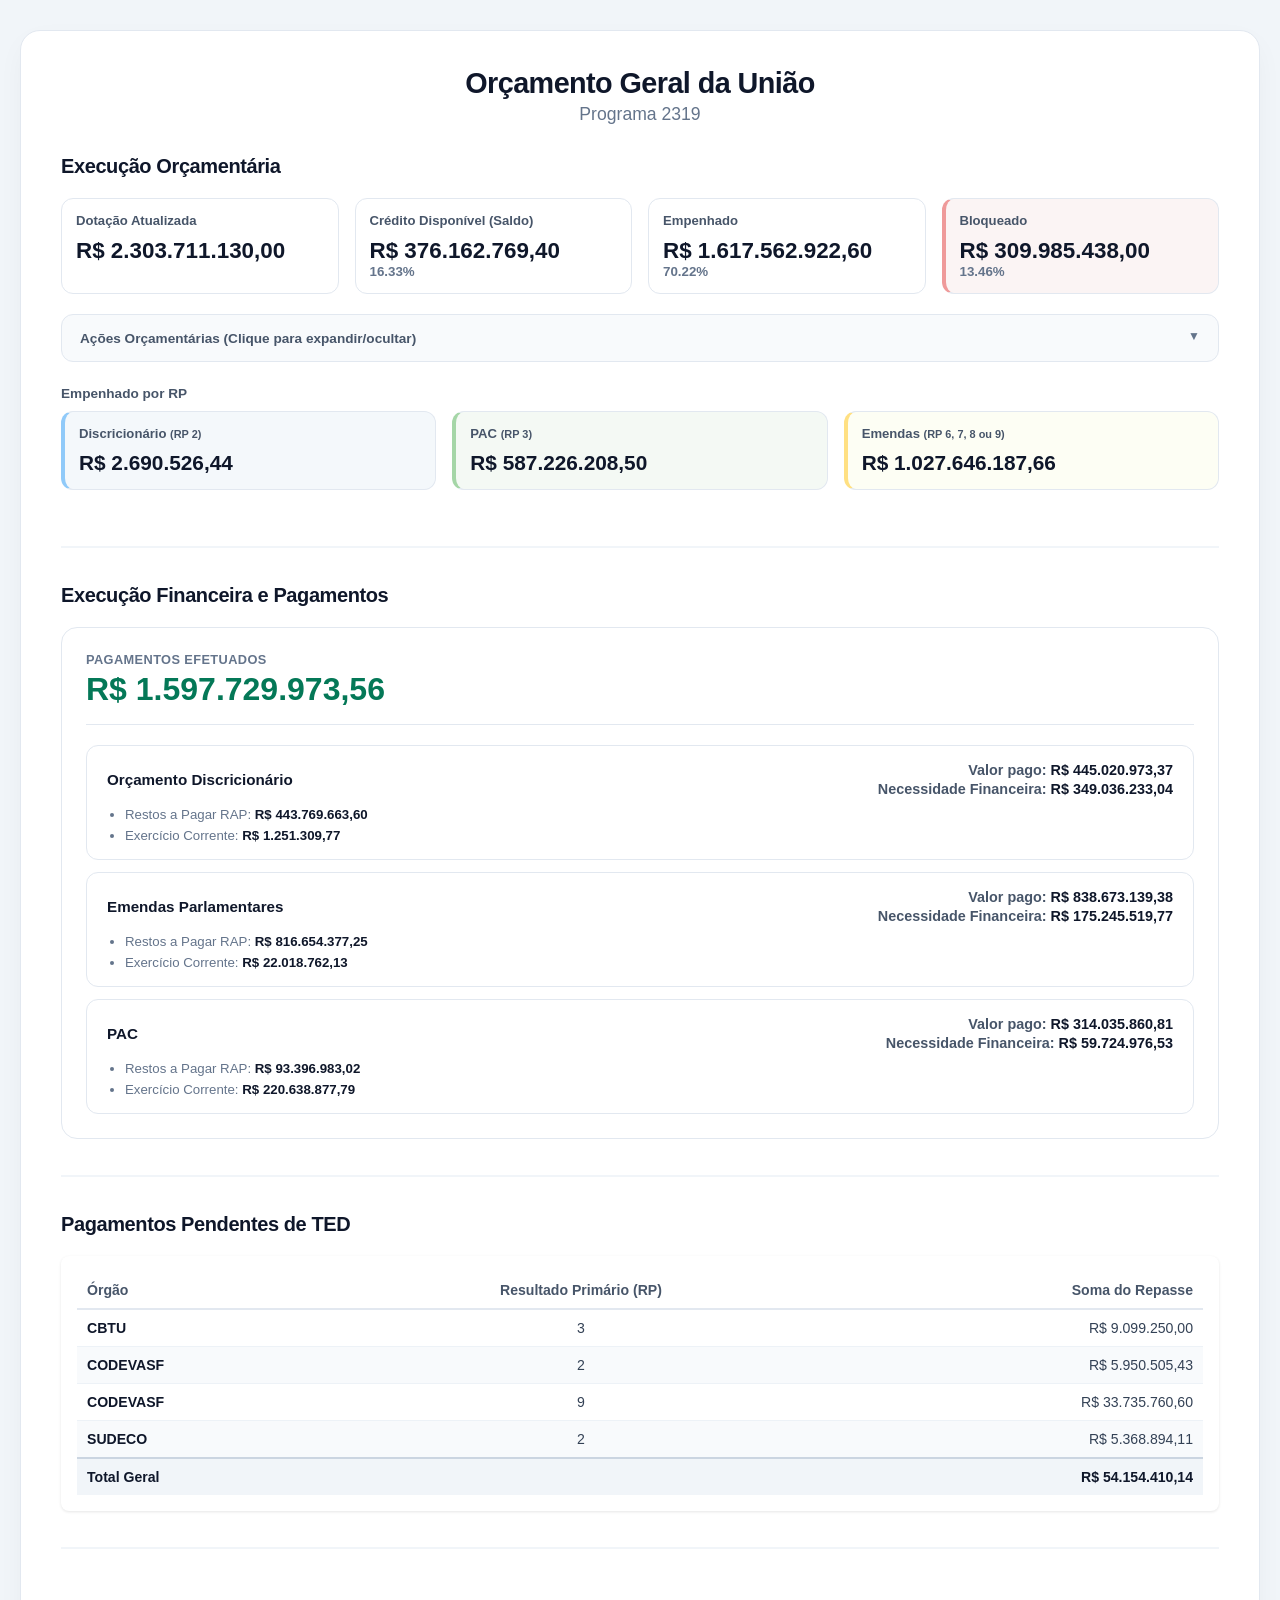
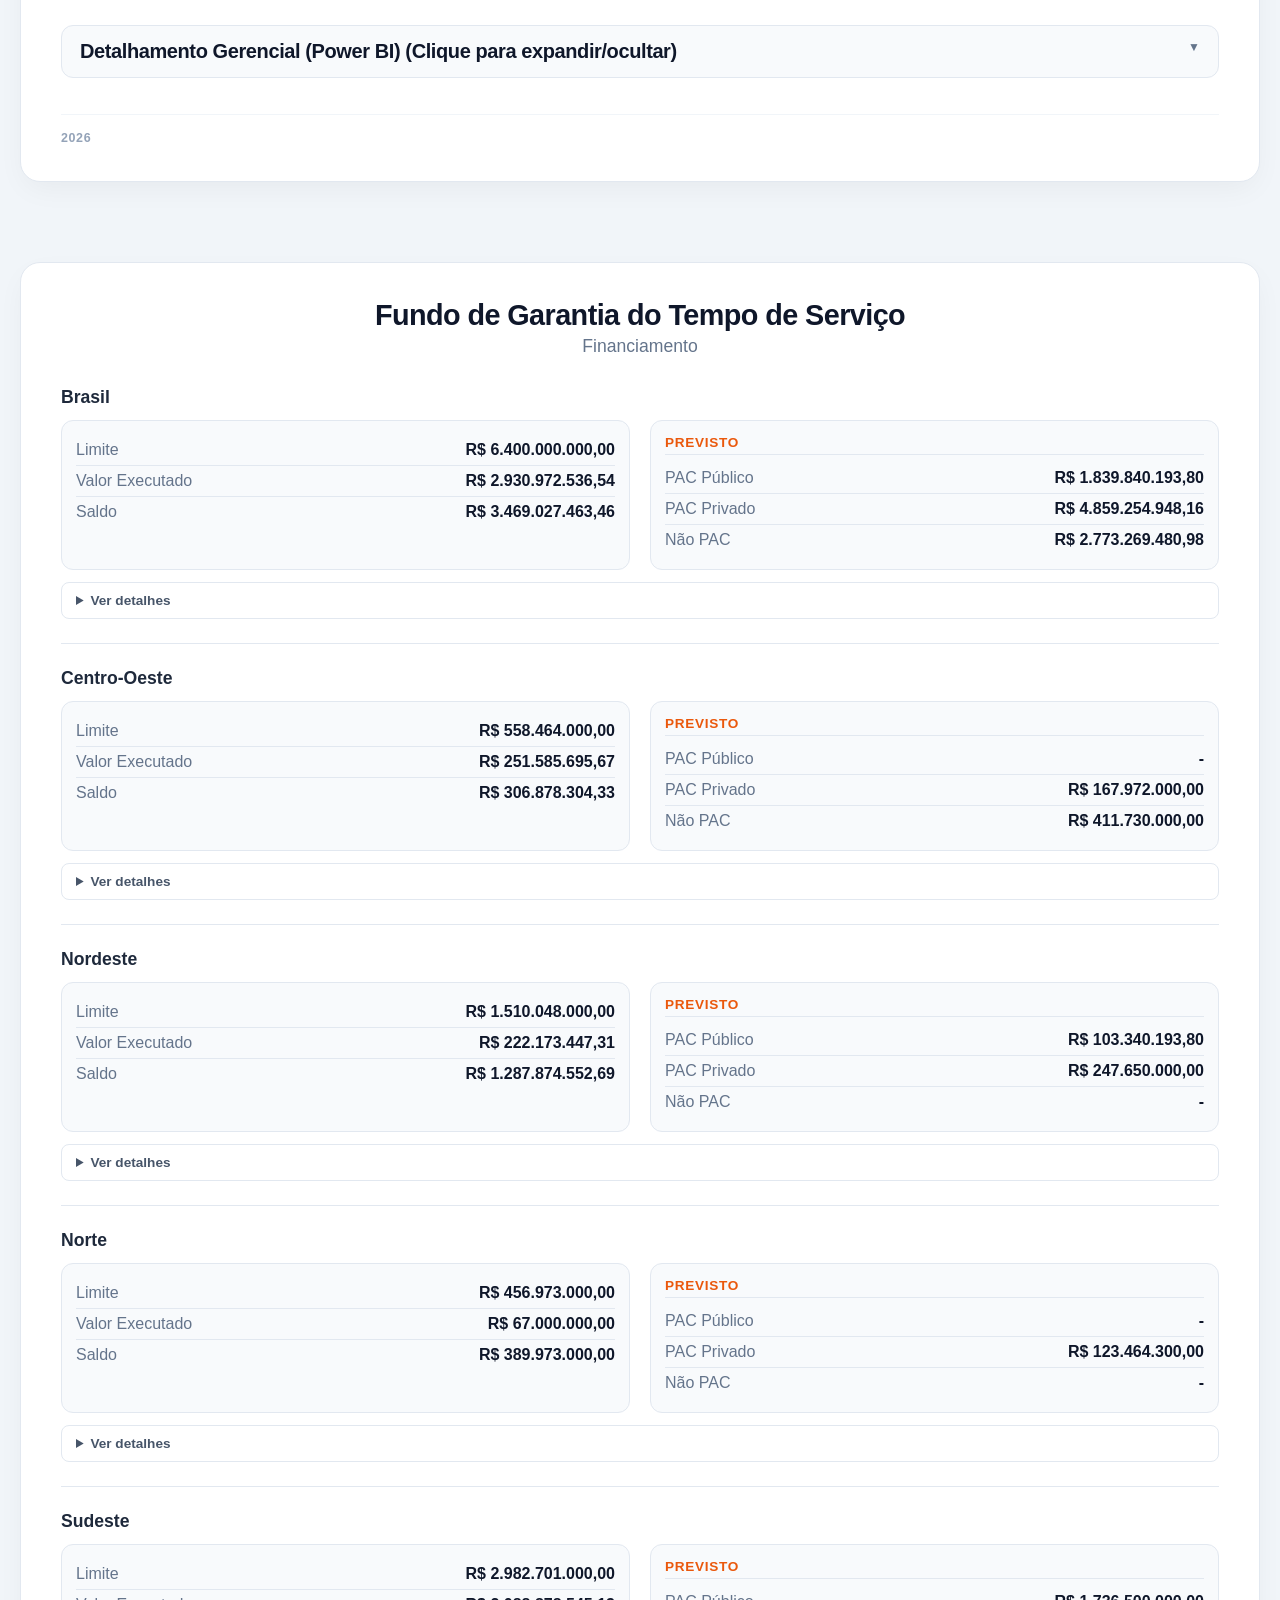
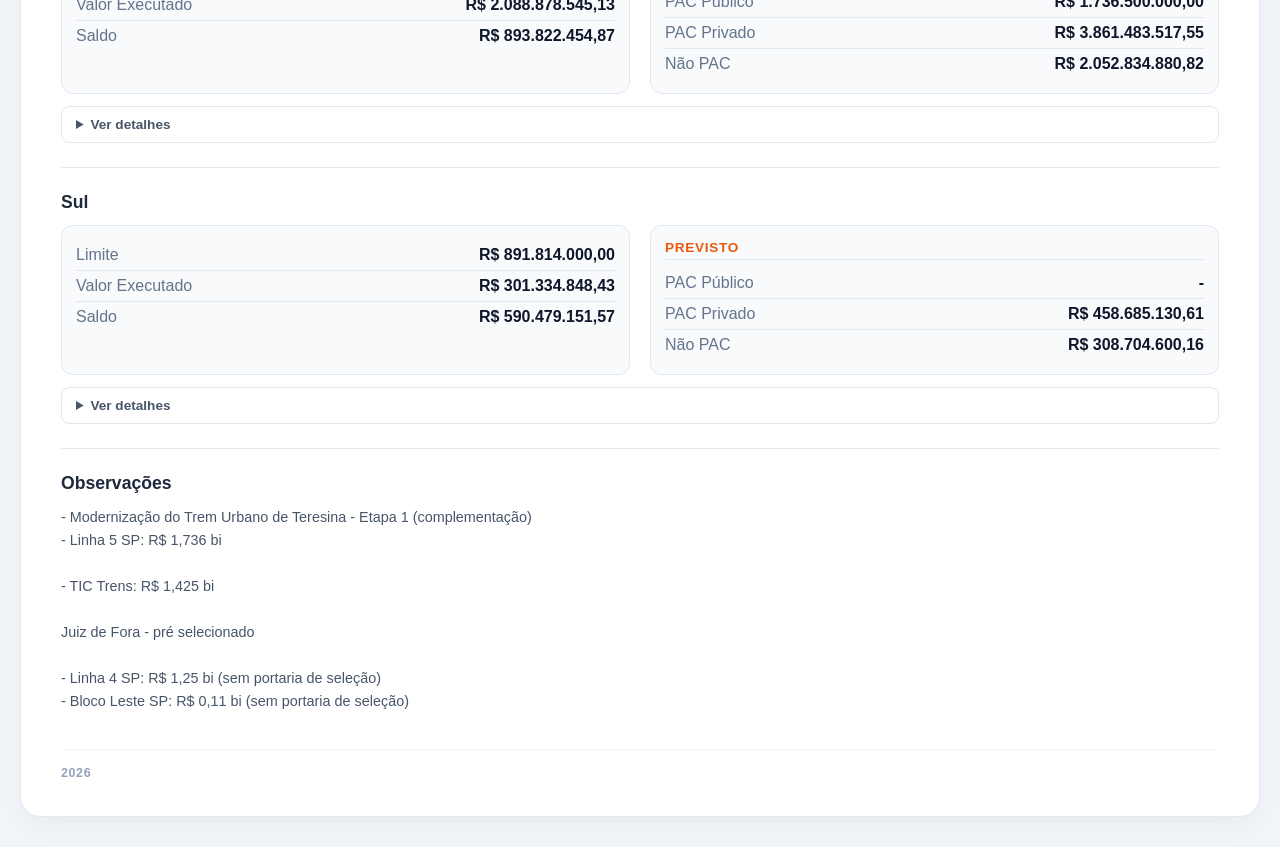
==== index_novo.html @ 26fc529d "Add files via upload" ====
<!DOCTYPE html>
<html lang="pt-BR">
<head>
  <meta charset="UTF-8">
  <meta name="viewport" content="width=device-width, initial-scale=1.0">
  <title>Orçamento Geral da União - Programa 2319</title>
  <link rel="stylesheet" href="style.css">
</head>
<body>
  <div class="presentation-wrapper">
    
    <!-- DASHBOARD ÚNICO -->
    <div class="slide-card">
      
      <!-- Cabeçalho Principal Centralizado -->
      <header class="dashboard-header">
        <h1>Orçamento Geral da União</h1>
        <h3>Programa 2319</h3>
      </header>

      <!-- SEÇÃO 1: EXECUÇÃO ORÇAMENTÁRIA -->
      <section class="dashboard-section">
        <h2 class="section-title-padrao">Execução Orçamentária</h2>
        
        <!-- Cards Gerais de Resumo -->
        <div class="cards-row" style="grid-template-columns: repeat(4, 1fr);">
          <div class="info-card">
            <h4>Dotação Atualizada</h4>
            <strong id="limite-total" style="font-size: 1.4rem; color: #0f172a;">R$ 0,00</strong>
          </div>
          <div class="info-card">
            <h4>Crédito Disponível (Saldo)</h4>
            <strong id="val-saldo" style="font-size: 1.4rem; color: #0f172a;">R$ 0,00</strong>
            <small id="pct-saldo" style="display:block; color: #64748b; font-weight: 600;">0%</small>
          </div>
          <div class="info-card">
            <h4>Empenhado</h4>
            <strong id="val-empenhado" style="font-size: 1.4rem; color: #0f172a;">R$ 0,00</strong>
            <small id="pct-empenhado" style="display:block; color: #64748b; font-weight: 600;">0%</small>
          </div>
          <div class="info-card card-bloqueado">
            <h4>Bloqueado</h4>
            <strong id="val-bloqueado" style="font-size: 1.4rem; color: #0f172a;">R$ 0,00</strong>
            <small id="pct-bloqueado" style="display:block; color: #64748b; font-weight: 600;">0%</small>
          </div>
        </div>

        <!-- Quadro de Ações Orçamentárias em Menu Suspenso (Accordion) -->
        <div style="margin-bottom: 24px;">
          <details class="actions-dropdown-container">
            <summary class="actions-dropdown-summary">
              <h3 class="actions-title" style="display:inline; margin:0;">Ações Orçamentárias (Clique para expandir/ocultar)</h3>
            </summary>
            <div class="actions-dropdown-content" id="tabela-acoes-container">
              <!-- A tabela detalhada será injetada aqui -->
            </div>
          </details>
        </div>

        <!-- Valores Separados por Tipo -->
        <h3 class="actions-title">Empenhado por RP</h3>
        <div class="cards-row" style="grid-template-columns: repeat(3, 1fr);">
          <div class="info-card card-discricionario">
            <h4>Discricionário <small>(RP 2)</small></h4>
            <strong id="eof-discricionario" style="font-size: 1.3rem; color: #0f172a;">R$ 0,00</strong>
          </div>
          <div class="info-card card-pac">
            <h4>PAC <small>(RP 3)</small></h4>
            <strong id="eof-pac" style="font-size: 1.3rem; color: #0f172a;">R$ 0,00</strong>
          </div>
          <div class="info-card card-emendas">
            <h4>Emendas <small>(RP 6, 7, 8 ou 9)</small></h4>
            <strong id="eof-emendas" style="font-size: 1.3rem; color: #0f172a;">R$ 0,00</strong>
          </div>
        </div>
      </section>

      <div class="divider-section"></div>

      <!-- SEÇÃO 2: EXECUÇÃO FINANCEIRA E PAGAMENTOS -->
      <section class="dashboard-section">
        <h2 class="section-title-padrao">Execução Financeira e Pagamentos</h2>

        <div class="flow-card-main">
          <div class="flow-header-main">
            <span>PAGAMENTOS EFETUADOS</span>
            <strong id="pag-acumulado" class="green-text" style="font-size: 2rem;">R$ 0,00</strong>
          </div>

          <div class="flow-rows-container">
            <div class="flow-row-item">
              <div class="flow-row-header">
                <span>Orçamento Discricionário</span>
                <div style="text-align: right;">
                  <div style="font-size: 0.9rem; color: #475569; margin-bottom: 3px;">
                    Valor pago: <strong id="pag-discricionario" style="font-weight: 700; color: #0f172a;">R$ 0,00</strong>
                  </div>
                  <div style="font-size: 0.9rem; color: #475569;">
                    Necessidade Financeira: <span style="font-weight: 700; color: #0f172a;">R$ 349.036.233,04</span>
                  </div>
                </div>
              </div>
              <ul class="subgroup-bullets">
                <li>Restos a Pagar RAP: <strong id="discricionario-rap">R$ 0,00</strong></li>
                <li>Exercício Corrente: <strong id="discricionario-ex">R$ 0,00</strong></li>
              </ul>
            </div>

            <div class="flow-row-item">
              <div class="flow-row-header">
                <span>Emendas Parlamentares</span>
                <div style="text-align: right;">
                  <div style="font-size: 0.9rem; color: #475569; margin-bottom: 3px;">
                    Valor pago: <strong id="pag-emendas" style="font-weight: 700; color: #0f172a;">R$ 0,00</strong>
                  </div>
                  <div style="font-size: 0.9rem; color: #475569;">
                    Necessidade Financeira: <span style="font-weight: 700; color: #0f172a;">R$ 175.245.519,77</span>
                  </div>
                </div>
              </div>
              <ul class="subgroup-bullets">
                <li>Restos a Pagar RAP: <strong id="emendas-rap">R$ 0,00</strong></li>
                <li>Exercício Corrente: <strong id="emendas-ex">R$ 0,00</strong></li>
              </ul>
            </div>

            <div class="flow-row-item">
              <div class="flow-row-header">
                <span>PAC</span>
                <div style="text-align: right;">
                  <div style="font-size: 0.9rem; color: #475569; margin-bottom: 3px;">
                    Valor pago: <strong id="pag-pac" style="font-weight: 700; color: #0f172a;">R$ 0,00</strong>
                  </div>
                  <div style="font-size: 0.9rem; color: #475569;">
                    Necessidade Financeira: <span style="font-weight: 700; color: #0f172a;">R$ 59.724.976,53</span>
                  </div>
                </div>
              </div>
              <ul class="subgroup-bullets">
                <li>Restos a Pagar RAP: <strong id="pac-rap">R$ 0,00</strong></li>
                <li>Exercício Corrente: <strong id="pac-ex">R$ 0,00</strong></li>
              </ul>
            </div>
          </div>
        </div>
      </section>

      <div class="divider-section"></div>

      <!-- SEÇÃO 3: PAGAMENTOS PENDENTES DE TED (ESTÁTICA) -->
      <section class="dashboard-section">
        <h2 class="section-title-padrao">Pagamentos Pendentes de TED</h2>
        <div style="background: #ffffff; border-radius: 8px; padding: 16px; box-shadow: 0 1px 3px rgba(0,0,0,0.1); overflow-x: auto;">
          <table style="width: 100%; border-collapse: collapse; font-size: 0.88rem; text-align: left;">
            <thead>
              <tr style="border-bottom: 2px solid #e2e8f0; color: #475569;">
                <th style="padding: 10px;">Órgão</th>
                <th style="padding: 10px; text-align: center;">Resultado Primário (RP)</th>
                <th style="padding: 10px; text-align: right;">Soma do Repasse</th>
              </tr>
            </thead>
            <tbody>
              <tr style="background-color: #ffffff; border-bottom: 1px solid #edf2f7;">
                <td style="padding: 10px; font-weight: 700; color: #0f172a;">CBTU</td>
                <td style="padding: 10px; text-align: center; color: #334155;">3</td>
                <td style="padding: 10px; text-align: right; color: #334155;">R$ 9.099.250,00</td>
              </tr>
              <tr style="background-color: #f8fafc; border-bottom: 1px solid #edf2f7;">
                <td style="padding: 10px; font-weight: 700; color: #0f172a;">CODEVASF</td>
                <td style="padding: 10px; text-align: center; color: #334155;">2</td>
                <td style="padding: 10px; text-align: right; color: #334155;">R$ 5.950.505,43</td>
              </tr>
              <tr style="background-color: #ffffff; border-bottom: 1px solid #edf2f7;">
                <td style="padding: 10px; font-weight: 700; color: #0f172a;">CODEVASF</td>
                <td style="padding: 10px; text-align: center; color: #334155;">9</td>
                <td style="padding: 10px; text-align: right; color: #334155;">R$  33.735.760,60 </td>
              </tr>
              <tr style="background-color: #f8fafc; border-bottom: 1px solid #edf2f7;">
                <td style="padding: 10px; font-weight: 700; color: #0f172a;">SUDECO</td>
                <td style="padding: 10px; text-align: center; color: #334155;">2</td>
                <td style="padding: 10px; text-align: right; color: #334155;">R$ 5.368.894,11</td>
              </tr>
            </tbody>
            <tfoot>
              <tr style="border-top: 2px solid #cbd5e1; font-weight: bold; background-color: #f1f5f9;">
                <td style="padding: 10px; color: #0f172a;" colspan="2">Total Geral</td>
                <td style="padding: 10px; text-align: right; color: #0f172a;">R$ 54.154.410,14</td>
              </tr>
            </tfoot>
          </table>
        </div>
      </section>

      <div class="divider-section"></div>

      <!-- SEÇÃO DE DETALHAMENTO COM POWER BI (MENU SUSPENSO) -->
      <section class="dashboard-section" style="margin-top: 40px;">
        <details class="actions-dropdown-container">
          <summary class="actions-dropdown-summary">
            <h2 class="section-title-padrao" style="display:inline; margin:0;">Detalhamento Gerencial (Power BI) (Clique para expandir/ocultar)</h2>
          </summary>
          <div class="actions-dropdown-content" style="margin-top: 16px;">
            <div class="powerbi-container">
              <iframe title="painelgerencial" 
                      src="https://app.fabric.microsoft.com/view?r=eyJrIjoiMzFkYzczZjYtNTQwMC00ODMxLTg5N2UtOGYyZmZiMDNmMTRkIiwidCI6IjFmMWJlODA0LWViZGYtNDJmNC1iZGExLTdmMjlhYmU2ZDQ3YSJ9" 
                      width="100%" 
                      height="600px" 
                      frameborder="0" 
                      allowFullScreen="true">
              </iframe>
            </div>
          </div>
        </details>
      </section>

      <footer class="slide-footer">
        <span>2026</span>
      </footer>
    </div>
    <!-- ESTILOS EXCLUSIVOS DO FGTS -->
    <style>
        .submenu { background: #ffffff; padding: 10px 14px; border-radius: 8px; border: 1px solid #e2e8f0; cursor: pointer; font-size: 0.85rem; margin-top: 10px; }
        .submenu summary { font-weight: 600; color: #475569; outline: none; }
        .submenu ul { list-style: none; padding: 8px 0 0 0; margin: 0; }
        .submenu li { padding: 5px 0; border-bottom: 1px solid #f1f5f9; display: flex; justify-content: space-between; color: #475569; }
        .sub-label { font-weight: 500; }
        .sub-value { font-weight: 600; color: #1e293b; }
    </style>

    <!-- NOVO SLIDE-CARD UNIFICADO PARA O FGTS (Abaixo de tudo) -->
    <div class="slide-card" style="margin-top: 40px;">
        
        <!-- Cabeçalho Principal Centralizado -->
        <header class="dashboard-header">
            <h1>Fundo de Garantia do Tempo de Serviço</h1>
            <h3>Financiamento</h3>
        </header>

        <section class="dashboard-section">

            <div style="margin-bottom: 24px; padding-bottom: 24px; border-bottom: 1px solid #e2e8f0;">
                <h3 class="actions-title" style="font-size: 1.1rem; margin-bottom: 12px; color: #1e293b;">Brasil</h3>
                
                <div class="cards-row" style="grid-template-columns: 1fr 1fr; gap: 20px; margin-bottom: 12px;">
                    <!-- Coluna Principal (Limite, Executado, Saldo) -->
                    <div class="info-card" style="background: #f8fafc; text-align: left;">
                        <table style="width: 100%; border-collapse: collapse;">
                            <tr><td style="padding: 6px 0; border-bottom: 1px solid #e2e8f0; color: #64748b; font-weight: 500;">Limite</td><td style="padding: 6px 0; border-bottom: 1px solid #e2e8f0; text-align: right; font-weight: 600; color: #0f172a;">R$ 6.400.000.000,00</td></tr>
                            <tr><td style="padding: 6px 0; border-bottom: 1px solid #e2e8f0; color: #64748b; font-weight: 500;">Valor Executado</td><td style="padding: 6px 0; border-bottom: 1px solid #e2e8f0; text-align: right; font-weight: 600; color: #0f172a;">R$ 2.930.972.536,54</td></tr>
                            <tr><td style="padding: 6px 0; border-bottom: none; color: #64748b; font-weight: 500;">Saldo</td><td style="padding: 6px 0; border-bottom: none; text-align: right; font-weight: 600; color: #0f172a;">R$ 3.469.027.463,46</td></tr>
                        </table>
                    </div>
                    
                    <!-- Coluna Previsto -->
                    <div class="info-card" style="background: #f8fafc; text-align: left;">
                        <h4 style="margin-top: 0; color: #ea580c; font-size: 0.85rem; font-weight: 600; text-transform: uppercase; letter-spacing: 0.05em; margin-bottom: 8px; border-bottom: 1px solid #e2e8f0; padding-bottom: 4px;">Previsto</h4>
                        <table style="width: 100%; border-collapse: collapse;">
                            <tr><td style="padding: 6px 0; border-bottom: 1px solid #e2e8f0; color: #64748b; font-weight: 500;">PAC Público</td><td style="padding: 6px 0; border-bottom: 1px solid #e2e8f0; text-align: right; font-weight: 600; color: #0f172a;">R$ 1.839.840.193,80</td></tr>
                            <tr><td style="padding: 6px 0; border-bottom: 1px solid #e2e8f0; color: #64748b; font-weight: 500;">PAC Privado</td><td style="padding: 6px 0; border-bottom: 1px solid #e2e8f0; text-align: right; font-weight: 600; color: #0f172a;">R$ 4.859.254.948,16</td></tr>
                            <tr><td style="padding: 6px 0; border-bottom: none; color: #64748b; font-weight: 500;">Não PAC</td><td style="padding: 6px 0; border-bottom: none; text-align: right; font-weight: 600; color: #0f172a;">R$ 2.773.269.480,98</td></tr>
                        </table>
                    </div>
                </div>

                <details class="submenu"><summary>Ver detalhes</summary><ul><li><span class="sub-label">A CONTRATAR AVANÇAR:</span> <span class="sub-value">R$ 1.951.895.705,95</span></li><li><span class="sub-label">A CONTRATAR GM PÚBLICO:</span> <span class="sub-value">R$ 1.839.840.193,80</span></li><li><span class="sub-label">A CONTRATAR GM PRIVADO:</span> <span class="sub-value">R$ 1.425.000.000,00</span></li><li><span class="sub-label">A CONTRATAR REFROTA PRIVADO:</span> <span class="sub-value">R$ 1.992.588.828,61</span></li><li><span class="sub-label">CONTRATADO AVANÇAR:</span> <span class="sub-value">R$ 210.980.906,45</span></li><li><span class="sub-label">CONTRATADO GM PÚBLICO:</span> <span class="sub-value">R$ 411.660.327,30</span></li><li><span class="sub-label">CONTRATADO REFROTA PRIVADO:</span> <span class="sub-value">R$ 2.165.419.302,79</span></li><li><span class="sub-label">CONTRATADO REFROTA PÚBLICO:</span> <span class="sub-value">R$ 142.912.000,00</span></li><li><span class="sub-label">SELEÇÃO A PUBLICAR AVANÇAR:</span> <span class="sub-value">R$ 821.373.775,03</span></li><li><span class="sub-label">SELEÇÃO A PUBLICAR GM PRIVADO:</span> <span class="sub-value">R$ 1.364.935.189,55</span></li><li><span class="sub-label">SELEÇÃO A PUBLICAR REFROTA PRIVADO:</span> <span class="sub-value">R$ 76.730.930,00</span></li></ul></details>
            </div>
    
            <div style="margin-bottom: 24px; padding-bottom: 24px; border-bottom: 1px solid #e2e8f0;">
                <h3 class="actions-title" style="font-size: 1.1rem; margin-bottom: 12px; color: #1e293b;">Centro-Oeste</h3>
                
                <div class="cards-row" style="grid-template-columns: 1fr 1fr; gap: 20px; margin-bottom: 12px;">
                    <!-- Coluna Principal (Limite, Executado, Saldo) -->
                    <div class="info-card" style="background: #f8fafc; text-align: left;">
                        <table style="width: 100%; border-collapse: collapse;">
                            <tr><td style="padding: 6px 0; border-bottom: 1px solid #e2e8f0; color: #64748b; font-weight: 500;">Limite</td><td style="padding: 6px 0; border-bottom: 1px solid #e2e8f0; text-align: right; font-weight: 600; color: #0f172a;">R$ 558.464.000,00</td></tr>
                            <tr><td style="padding: 6px 0; border-bottom: 1px solid #e2e8f0; color: #64748b; font-weight: 500;">Valor Executado</td><td style="padding: 6px 0; border-bottom: 1px solid #e2e8f0; text-align: right; font-weight: 600; color: #0f172a;">R$ 251.585.695,67</td></tr>
                            <tr><td style="padding: 6px 0; border-bottom: none; color: #64748b; font-weight: 500;">Saldo</td><td style="padding: 6px 0; border-bottom: none; text-align: right; font-weight: 600; color: #0f172a;">R$ 306.878.304,33</td></tr>
                        </table>
                    </div>
                    
                    <!-- Coluna Previsto -->
                    <div class="info-card" style="background: #f8fafc; text-align: left;">
                        <h4 style="margin-top: 0; color: #ea580c; font-size: 0.85rem; font-weight: 600; text-transform: uppercase; letter-spacing: 0.05em; margin-bottom: 8px; border-bottom: 1px solid #e2e8f0; padding-bottom: 4px;">Previsto</h4>
                        <table style="width: 100%; border-collapse: collapse;">
                            <tr><td style="padding: 6px 0; border-bottom: 1px solid #e2e8f0; color: #64748b; font-weight: 500;">PAC Público</td><td style="padding: 6px 0; border-bottom: 1px solid #e2e8f0; text-align: right; font-weight: 600; color: #0f172a;">-</td></tr>
                            <tr><td style="padding: 6px 0; border-bottom: 1px solid #e2e8f0; color: #64748b; font-weight: 500;">PAC Privado</td><td style="padding: 6px 0; border-bottom: 1px solid #e2e8f0; text-align: right; font-weight: 600; color: #0f172a;">R$ 167.972.000,00</td></tr>
                            <tr><td style="padding: 6px 0; border-bottom: none; color: #64748b; font-weight: 500;">Não PAC</td><td style="padding: 6px 0; border-bottom: none; text-align: right; font-weight: 600; color: #0f172a;">R$ 411.730.000,00</td></tr>
                        </table>
                    </div>
                </div>

                <details class="submenu"><summary>Ver detalhes</summary><ul><li><span class="sub-label">A CONTRATAR REFROTA PRIVADO:</span> <span class="sub-value">R$ 167.972.000,00</span></li><li><span class="sub-label">CONTRATADO AVANÇAR:</span> <span class="sub-value">R$ 136.099.957,27</span></li><li><span class="sub-label">CONTRATADO REFROTA PRIVADO:</span> <span class="sub-value">R$ 115.485.738,40</span></li><li><span class="sub-label">SELEÇÃO A PUBLICAR AVANÇAR:</span> <span class="sub-value">R$ 411.730.000,00</span></li><li><span class="sub-label">SELEÇÃO A PUBLICAR REFROTA PRIVADO:</span> <span class="sub-value">R$ 0,00</span></li></ul></details>
            </div>
    
            <div style="margin-bottom: 24px; padding-bottom: 24px; border-bottom: 1px solid #e2e8f0;">
                <h3 class="actions-title" style="font-size: 1.1rem; margin-bottom: 12px; color: #1e293b;">Nordeste</h3>
                
                <div class="cards-row" style="grid-template-columns: 1fr 1fr; gap: 20px; margin-bottom: 12px;">
                    <!-- Coluna Principal (Limite, Executado, Saldo) -->
                    <div class="info-card" style="background: #f8fafc; text-align: left;">
                        <table style="width: 100%; border-collapse: collapse;">
                            <tr><td style="padding: 6px 0; border-bottom: 1px solid #e2e8f0; color: #64748b; font-weight: 500;">Limite</td><td style="padding: 6px 0; border-bottom: 1px solid #e2e8f0; text-align: right; font-weight: 600; color: #0f172a;">R$ 1.510.048.000,00</td></tr>
                            <tr><td style="padding: 6px 0; border-bottom: 1px solid #e2e8f0; color: #64748b; font-weight: 500;">Valor Executado</td><td style="padding: 6px 0; border-bottom: 1px solid #e2e8f0; text-align: right; font-weight: 600; color: #0f172a;">R$ 222.173.447,31</td></tr>
                            <tr><td style="padding: 6px 0; border-bottom: none; color: #64748b; font-weight: 500;">Saldo</td><td style="padding: 6px 0; border-bottom: none; text-align: right; font-weight: 600; color: #0f172a;">R$ 1.287.874.552,69</td></tr>
                        </table>
                    </div>
                    
                    <!-- Coluna Previsto -->
                    <div class="info-card" style="background: #f8fafc; text-align: left;">
                        <h4 style="margin-top: 0; color: #ea580c; font-size: 0.85rem; font-weight: 600; text-transform: uppercase; letter-spacing: 0.05em; margin-bottom: 8px; border-bottom: 1px solid #e2e8f0; padding-bottom: 4px;">Previsto</h4>
                        <table style="width: 100%; border-collapse: collapse;">
                            <tr><td style="padding: 6px 0; border-bottom: 1px solid #e2e8f0; color: #64748b; font-weight: 500;">PAC Público</td><td style="padding: 6px 0; border-bottom: 1px solid #e2e8f0; text-align: right; font-weight: 600; color: #0f172a;">R$ 103.340.193,80</td></tr>
                            <tr><td style="padding: 6px 0; border-bottom: 1px solid #e2e8f0; color: #64748b; font-weight: 500;">PAC Privado</td><td style="padding: 6px 0; border-bottom: 1px solid #e2e8f0; text-align: right; font-weight: 600; color: #0f172a;">R$ 247.650.000,00</td></tr>
                            <tr><td style="padding: 6px 0; border-bottom: none; color: #64748b; font-weight: 500;">Não PAC</td><td style="padding: 6px 0; border-bottom: none; text-align: right; font-weight: 600; color: #0f172a;">-</td></tr>
                        </table>
                    </div>
                </div>

                <details class="submenu"><summary>Ver detalhes</summary><ul><li><span class="sub-label">A CONTRATAR GM PÚBLICO:</span> <span class="sub-value">R$ 103.340.193,80</span></li><li><span class="sub-label">A CONTRATAR REFROTA PRIVADO:</span> <span class="sub-value">R$ 247.650.000,00</span></li><li><span class="sub-label">CONTRATADO REFROTA PRIVADO:</span> <span class="sub-value">R$ 222.173.447,31</span></li><li><span class="sub-label">SELEÇÃO A PUBLICAR REFROTA PRIVADO:</span> <span class="sub-value">R$ 0,00</span></li></ul></details>
            </div>
    
            <div style="margin-bottom: 24px; padding-bottom: 24px; border-bottom: 1px solid #e2e8f0;">
                <h3 class="actions-title" style="font-size: 1.1rem; margin-bottom: 12px; color: #1e293b;">Norte</h3>
                
                <div class="cards-row" style="grid-template-columns: 1fr 1fr; gap: 20px; margin-bottom: 12px;">
                    <!-- Coluna Principal (Limite, Executado, Saldo) -->
                    <div class="info-card" style="background: #f8fafc; text-align: left;">
                        <table style="width: 100%; border-collapse: collapse;">
                            <tr><td style="padding: 6px 0; border-bottom: 1px solid #e2e8f0; color: #64748b; font-weight: 500;">Limite</td><td style="padding: 6px 0; border-bottom: 1px solid #e2e8f0; text-align: right; font-weight: 600; color: #0f172a;">R$ 456.973.000,00</td></tr>
                            <tr><td style="padding: 6px 0; border-bottom: 1px solid #e2e8f0; color: #64748b; font-weight: 500;">Valor Executado</td><td style="padding: 6px 0; border-bottom: 1px solid #e2e8f0; text-align: right; font-weight: 600; color: #0f172a;">R$ 67.000.000,00</td></tr>
                            <tr><td style="padding: 6px 0; border-bottom: none; color: #64748b; font-weight: 500;">Saldo</td><td style="padding: 6px 0; border-bottom: none; text-align: right; font-weight: 600; color: #0f172a;">R$ 389.973.000,00</td></tr>
                        </table>
                    </div>
                    
                    <!-- Coluna Previsto -->
                    <div class="info-card" style="background: #f8fafc; text-align: left;">
                        <h4 style="margin-top: 0; color: #ea580c; font-size: 0.85rem; font-weight: 600; text-transform: uppercase; letter-spacing: 0.05em; margin-bottom: 8px; border-bottom: 1px solid #e2e8f0; padding-bottom: 4px;">Previsto</h4>
                        <table style="width: 100%; border-collapse: collapse;">
                            <tr><td style="padding: 6px 0; border-bottom: 1px solid #e2e8f0; color: #64748b; font-weight: 500;">PAC Público</td><td style="padding: 6px 0; border-bottom: 1px solid #e2e8f0; text-align: right; font-weight: 600; color: #0f172a;">-</td></tr>
                            <tr><td style="padding: 6px 0; border-bottom: 1px solid #e2e8f0; color: #64748b; font-weight: 500;">PAC Privado</td><td style="padding: 6px 0; border-bottom: 1px solid #e2e8f0; text-align: right; font-weight: 600; color: #0f172a;">R$ 123.464.300,00</td></tr>
                            <tr><td style="padding: 6px 0; border-bottom: none; color: #64748b; font-weight: 500;">Não PAC</td><td style="padding: 6px 0; border-bottom: none; text-align: right; font-weight: 600; color: #0f172a;">-</td></tr>
                        </table>
                    </div>
                </div>

                <details class="submenu"><summary>Ver detalhes</summary><ul><li><span class="sub-label">A CONTRATAR REFROTA PRIVADO:</span> <span class="sub-value">R$ 123.464.300,00</span></li><li><span class="sub-label">CONTRATADO REFROTA PÚBLICO:</span> <span class="sub-value">R$ 67.000.000,00</span></li><li><span class="sub-label">SELEÇÃO A PUBLICAR REFROTA PRIVADO:</span> <span class="sub-value">R$ 0,00</span></li></ul></details>
            </div>
    
            <div style="margin-bottom: 24px; padding-bottom: 24px; border-bottom: 1px solid #e2e8f0;">
                <h3 class="actions-title" style="font-size: 1.1rem; margin-bottom: 12px; color: #1e293b;">Sudeste</h3>
                
                <div class="cards-row" style="grid-template-columns: 1fr 1fr; gap: 20px; margin-bottom: 12px;">
                    <!-- Coluna Principal (Limite, Executado, Saldo) -->
                    <div class="info-card" style="background: #f8fafc; text-align: left;">
                        <table style="width: 100%; border-collapse: collapse;">
                            <tr><td style="padding: 6px 0; border-bottom: 1px solid #e2e8f0; color: #64748b; font-weight: 500;">Limite</td><td style="padding: 6px 0; border-bottom: 1px solid #e2e8f0; text-align: right; font-weight: 600; color: #0f172a;">R$ 2.982.701.000,00</td></tr>
                            <tr><td style="padding: 6px 0; border-bottom: 1px solid #e2e8f0; color: #64748b; font-weight: 500;">Valor Executado</td><td style="padding: 6px 0; border-bottom: 1px solid #e2e8f0; text-align: right; font-weight: 600; color: #0f172a;">R$ 2.088.878.545,13</td></tr>
                            <tr><td style="padding: 6px 0; border-bottom: none; color: #64748b; font-weight: 500;">Saldo</td><td style="padding: 6px 0; border-bottom: none; text-align: right; font-weight: 600; color: #0f172a;">R$ 893.822.454,87</td></tr>
                        </table>
                    </div>
                    
                    <!-- Coluna Previsto -->
                    <div class="info-card" style="background: #f8fafc; text-align: left;">
                        <h4 style="margin-top: 0; color: #ea580c; font-size: 0.85rem; font-weight: 600; text-transform: uppercase; letter-spacing: 0.05em; margin-bottom: 8px; border-bottom: 1px solid #e2e8f0; padding-bottom: 4px;">Previsto</h4>
                        <table style="width: 100%; border-collapse: collapse;">
                            <tr><td style="padding: 6px 0; border-bottom: 1px solid #e2e8f0; color: #64748b; font-weight: 500;">PAC Público</td><td style="padding: 6px 0; border-bottom: 1px solid #e2e8f0; text-align: right; font-weight: 600; color: #0f172a;">R$ 1.736.500.000,00</td></tr>
                            <tr><td style="padding: 6px 0; border-bottom: 1px solid #e2e8f0; color: #64748b; font-weight: 500;">PAC Privado</td><td style="padding: 6px 0; border-bottom: 1px solid #e2e8f0; text-align: right; font-weight: 600; color: #0f172a;">R$ 3.861.483.517,55</td></tr>
                            <tr><td style="padding: 6px 0; border-bottom: none; color: #64748b; font-weight: 500;">Não PAC</td><td style="padding: 6px 0; border-bottom: none; text-align: right; font-weight: 600; color: #0f172a;">R$ 2.052.834.880,82</td></tr>
                        </table>
                    </div>
                </div>

                <details class="submenu"><summary>Ver detalhes</summary><ul><li><span class="sub-label">A CONTRATAR AVANÇAR:</span> <span class="sub-value">R$ 1.921.011.145,82</span></li><li><span class="sub-label">A CONTRATAR GM PÚBLICO:</span> <span class="sub-value">R$ 1.736.500.000,00</span></li><li><span class="sub-label">A CONTRATAR GM PRIVADO:</span> <span class="sub-value">R$ 1.425.000.000,00</span></li><li><span class="sub-label">A CONTRATAR REFROTA PRIVADO:</span> <span class="sub-value">R$ 1.052.168.328,00</span></li><li><span class="sub-label">CONTRATADO AVANÇAR:</span> <span class="sub-value">R$ 33.500.000,00</span></li><li><span class="sub-label">CONTRATADO GM PÚBLICO:</span> <span class="sub-value">R$ 411.660.327,30</span></li><li><span class="sub-label">CONTRATADO REFROTA PRIVADO:</span> <span class="sub-value">R$ 1.583.406.217,83</span></li><li><span class="sub-label">CONTRATADO REFROTA PÚBLICO:</span> <span class="sub-value">R$ 60.312.000,00</span></li><li><span class="sub-label">SELEÇÃO A PUBLICAR AVANÇAR:</span> <span class="sub-value">R$ 131.823.735,00</span></li><li><span class="sub-label">SELEÇÃO A PUBLICAR GM PRIVADO:</span> <span class="sub-value">R$ 1.364.935.189,55</span></li><li><span class="sub-label">SELEÇÃO A PUBLICAR REFROTA PRIVADO:</span> <span class="sub-value">R$ 19.380.000,00</span></li></ul></details>
            </div>
    
            <div style="margin-bottom: 24px; padding-bottom: 24px; border-bottom: 1px solid #e2e8f0;">
                <h3 class="actions-title" style="font-size: 1.1rem; margin-bottom: 12px; color: #1e293b;">Sul</h3>
                
                <div class="cards-row" style="grid-template-columns: 1fr 1fr; gap: 20px; margin-bottom: 12px;">
                    <!-- Coluna Principal (Limite, Executado, Saldo) -->
                    <div class="info-card" style="background: #f8fafc; text-align: left;">
                        <table style="width: 100%; border-collapse: collapse;">
                            <tr><td style="padding: 6px 0; border-bottom: 1px solid #e2e8f0; color: #64748b; font-weight: 500;">Limite</td><td style="padding: 6px 0; border-bottom: 1px solid #e2e8f0; text-align: right; font-weight: 600; color: #0f172a;">R$ 891.814.000,00</td></tr>
                            <tr><td style="padding: 6px 0; border-bottom: 1px solid #e2e8f0; color: #64748b; font-weight: 500;">Valor Executado</td><td style="padding: 6px 0; border-bottom: 1px solid #e2e8f0; text-align: right; font-weight: 600; color: #0f172a;">R$ 301.334.848,43</td></tr>
                            <tr><td style="padding: 6px 0; border-bottom: none; color: #64748b; font-weight: 500;">Saldo</td><td style="padding: 6px 0; border-bottom: none; text-align: right; font-weight: 600; color: #0f172a;">R$ 590.479.151,57</td></tr>
                        </table>
                    </div>
                    
                    <!-- Coluna Previsto -->
                    <div class="info-card" style="background: #f8fafc; text-align: left;">
                        <h4 style="margin-top: 0; color: #ea580c; font-size: 0.85rem; font-weight: 600; text-transform: uppercase; letter-spacing: 0.05em; margin-bottom: 8px; border-bottom: 1px solid #e2e8f0; padding-bottom: 4px;">Previsto</h4>
                        <table style="width: 100%; border-collapse: collapse;">
                            <tr><td style="padding: 6px 0; border-bottom: 1px solid #e2e8f0; color: #64748b; font-weight: 500;">PAC Público</td><td style="padding: 6px 0; border-bottom: 1px solid #e2e8f0; text-align: right; font-weight: 600; color: #0f172a;">-</td></tr>
                            <tr><td style="padding: 6px 0; border-bottom: 1px solid #e2e8f0; color: #64748b; font-weight: 500;">PAC Privado</td><td style="padding: 6px 0; border-bottom: 1px solid #e2e8f0; text-align: right; font-weight: 600; color: #0f172a;">R$ 458.685.130,61</td></tr>
                            <tr><td style="padding: 6px 0; border-bottom: none; color: #64748b; font-weight: 500;">Não PAC</td><td style="padding: 6px 0; border-bottom: none; text-align: right; font-weight: 600; color: #0f172a;">R$ 308.704.600,16</td></tr>
                        </table>
                    </div>
                </div>

                <details class="submenu"><summary>Ver detalhes</summary><ul><li><span class="sub-label">A CONTRATAR AVANÇAR:</span> <span class="sub-value">R$ 30.884.560,13</span></li><li><span class="sub-label">A CONTRATAR REFROTA PRIVADO:</span> <span class="sub-value">R$ 401.334.200,61</span></li><li><span class="sub-label">CONTRATADO AVANÇAR:</span> <span class="sub-value">R$ 41.380.949,18</span></li><li><span class="sub-label">CONTRATADO REFROTA PRIVADO:</span> <span class="sub-value">R$ 244.353.899,25</span></li><li><span class="sub-label">CONTRATADO REFROTA PÚBLICO:</span> <span class="sub-value">R$ 15.600.000,00</span></li><li><span class="sub-label">SELEÇÃO A PUBLICAR AVANÇAR:</span> <span class="sub-value">R$ 277.820.040,03</span></li><li><span class="sub-label">SELEÇÃO A PUBLICAR REFROTA PRIVADO:</span> <span class="sub-value">R$ 57.350.930,00</span></li></ul></details>
            </div>
    
            <div>
                <h3 class="actions-title" style="font-size: 1.1rem; margin-bottom: 12px; color: #1e293b;">Observações</h3>
                <p style="font-size: 0.9rem; color: #475569; white-space: pre-line; line-height: 1.6; margin: 0;">- Modernização do Trem Urbano de Teresina - Etapa 1 (complementação)
- Linha 5 SP: R$ 1,736 bi<br><br>- TIC Trens: R$ 1,425 bi<br><br>Juiz de Fora - pré selecionado<br><br>- Linha 4 SP: R$ 1,25 bi (sem portaria de seleção)
- Bloco Leste SP: R$ 0,11 bi (sem portaria de seleção)</p>
            </div>
    
        </section>
        
        <footer class="slide-footer">
            <span>2026</span>
        </footer>
    </div>

  </div>
</div> 

  <script src="script.js"></script>
</body>
</html>
---- style.css ----
:root {
  --bg-app: #f1f5f9;
  --card-bg: #ffffff;
  --text-main: #0f172a;
  --text-muted: #64748b;
  --border-color: #e2e8f0;
  
  --green-bg: #ecfdf5;
  --green-border: #a7f3d0;
  --green-text: #047857;

  --orange-bg: #fffbeb;
  --orange-border: #fde68a;
  --orange-text: #b45309;

  --blue-bg: #eff6ff;
  --blue-border: #bfdbfe;
  --blue-text: #1d4ed8;

  --red-text: #b91c1c;
  --red-bg: #fef2f2;
}

* {
  box-sizing: border-box;
  margin: 0;
  padding: 0;
}

body {
  font-family: 'Inter', -apple-system, sans-serif;
  background-color: var(--bg-app);
  color: var(--text-main);
  padding: 30px 20px;
  display: flex;
  justify-content: center;
}

.presentation-wrapper {
  width: 100%;
  max-width: 1280px;
  display: flex;
  flex-direction: column;
  gap: 40px;
}

.slide-card {
  background: var(--card-bg);
  border-radius: 20px;
  border: 1px solid var(--border-color);
  padding: 36px 40px;
  box-shadow: 0 10px 30px -5px rgba(0, 0, 0, 0.05);
  display: flex;
  flex-direction: column;
  justify-content: space-between;
}

.dashboard-header {
  text-align: center;
  margin: 0 auto 30px auto;
  width: 100%;
}

.dashboard-header h1 {
  font-size: 1.8rem;
  font-weight: 800;
  color: var(--text-main);
  letter-spacing: -0.02em;
  margin-bottom: 4px;
}

.dashboard-header h3 {
  font-size: 1.1rem;
  color: var(--text-muted);
  font-weight: 500;
}

.section-title-padrao {
  font-size: 1.25rem;
  font-weight: 800;
  color: #0f172a;
  letter-spacing: -0.02em;
  margin-bottom: 20px;
}

.divider-section {
  border-top: 2px solid #f1f5f9;
  margin: 36px 0;
}

/* ESTILOS DO MENU SUSPENSO (ACCORDION) DAS AÇÕES */
.actions-dropdown-container {
  background: #f8fafc;
  border: 1px solid var(--border-color);
  border-radius: 12px;
  padding: 14px 18px;
}

.actions-dropdown-summary {
  cursor: pointer;
  list-style: none;
  outline: none;
}

.actions-dropdown-summary::-webkit-details-marker {
  display: none;
}

.actions-dropdown-summary::after {
  content: ' ▼';
  font-size: 0.75rem;
  color: #64748b;
  float: right;
  transition: transform 0.2s;
}

details[open] .actions-dropdown-summary::after {
  transform: rotate(180deg);
}

.actions-dropdown-content {
  margin-top: 14px;
  border-top: 1px solid #e2e8f0;
  padding-top: 14px;
}

.actions-title {
  font-size: 0.85rem;
  font-weight: 700;
  color: #475569;
  margin-bottom: 10px;
}

.actions-list {
  list-style: none;
  display: flex;
  flex-direction: column;
  gap: 10px;
  max-height: 400px;
  overflow-y: auto;
}

.actions-list li {
  display: flex;
  flex-direction: column;
  background: #ffffff;
  border: 1px solid #edf2f7;
  padding: 12px 16px;
  border-radius: 10px;
  font-size: 0.88rem;
  gap: 6px;
}

.action-name {
  color: #0f172a;
  font-weight: 700;
  font-size: 0.92rem;
}

.action-details-grid {
  display: grid;
  grid-template-columns: repeat(4, 1fr);
  gap: 10px;
  margin-top: 4px;
  font-size: 0.8rem;
  color: #475569;
}

.action-details-grid span strong {
  color: #0f172a;
  font-weight: 600;
}

/* CARDS ROW E CORES PASTÉIS SUTIS */
.cards-row {
  display: grid;
  gap: 16px;
  margin-bottom: 20px;
}

.info-card {
  border: 1px solid var(--border-color);
  border-radius: 12px;
  padding: 14px;
  background: #ffffff;
}

.card-discricionario {
  border-left: 4px solid #90caf9;
  background-color: #f4f8fb;
}

.card-pac {
  border-left: 4px solid #a5d6a7;
  background-color: #f4f9f4;
}

.card-emendas {
  border-left: 4px solid #ffe082;
  background-color: #fdfef4;
}

.card-bloqueado {
  border-left: 4px solid #ef9a9a;
  background-color: #fbf4f4;
}

.info-card h4 {
  font-size: 0.82rem;
  color: #475569;
  font-weight: 600;
  margin-bottom: 10px;
}

/* LAYOUT EMPILHADO DA EXECUÇÃO FINANCEIRA */
.flow-card-main {
  background: #ffffff;
  border: 1px solid var(--border-color);
  border-radius: 16px;
  padding: 24px;
  display: flex;
  flex-direction: column;
  gap: 20px;
}

.flow-header-main {
  border-bottom: 1px solid #e2e8f0;
  padding-bottom: 16px;
}

.flow-header-main span {
  font-size: 0.8rem;
  font-weight: 700;
  color: #64748b;
  letter-spacing: 0.03em;
  display: block;
  margin-bottom: 4px;
}

.flow-rows-container {
  display: flex;
  flex-direction: column;
  gap: 12px;
}

.flow-row-item {
  border: 1px solid var(--border-color);
  border-radius: 12px;
  padding: 16px 20px;
  background: #ffffff;
}

.flow-row-header {
  display: flex;
  justify-content: space-between;
  align-items: center;
  font-size: 0.95rem;
  font-weight: 700;
  color: #0f172a;
}

.subgroup-bullets {
  list-style-type: disc;
  padding-left: 18px;
  margin-top: 10px;
  font-size: 0.83rem;
  color: #64748b;
  display: flex;
  flex-direction: column;
  gap: 6px;
}

.subgroup-bullets li strong {
  color: #0f172a;
  font-weight: 600;
}

.green-text { color: var(--green-text); }
.red-text { color: var(--red-text); }

.slide-footer {
  display: flex;
  justify-content: space-between;
  border-top: 1px solid #f1f5f9;
  padding-top: 16px;
  margin-top: 36px;
  font-size: 0.78rem;
  font-weight: 700;
  color: #94a3b8;
  letter-spacing: 0.05em;
}

@media(max-width: 768px) {
  .action-details-grid {
    grid-template-columns: repeat(2, 1fr);
  }
}
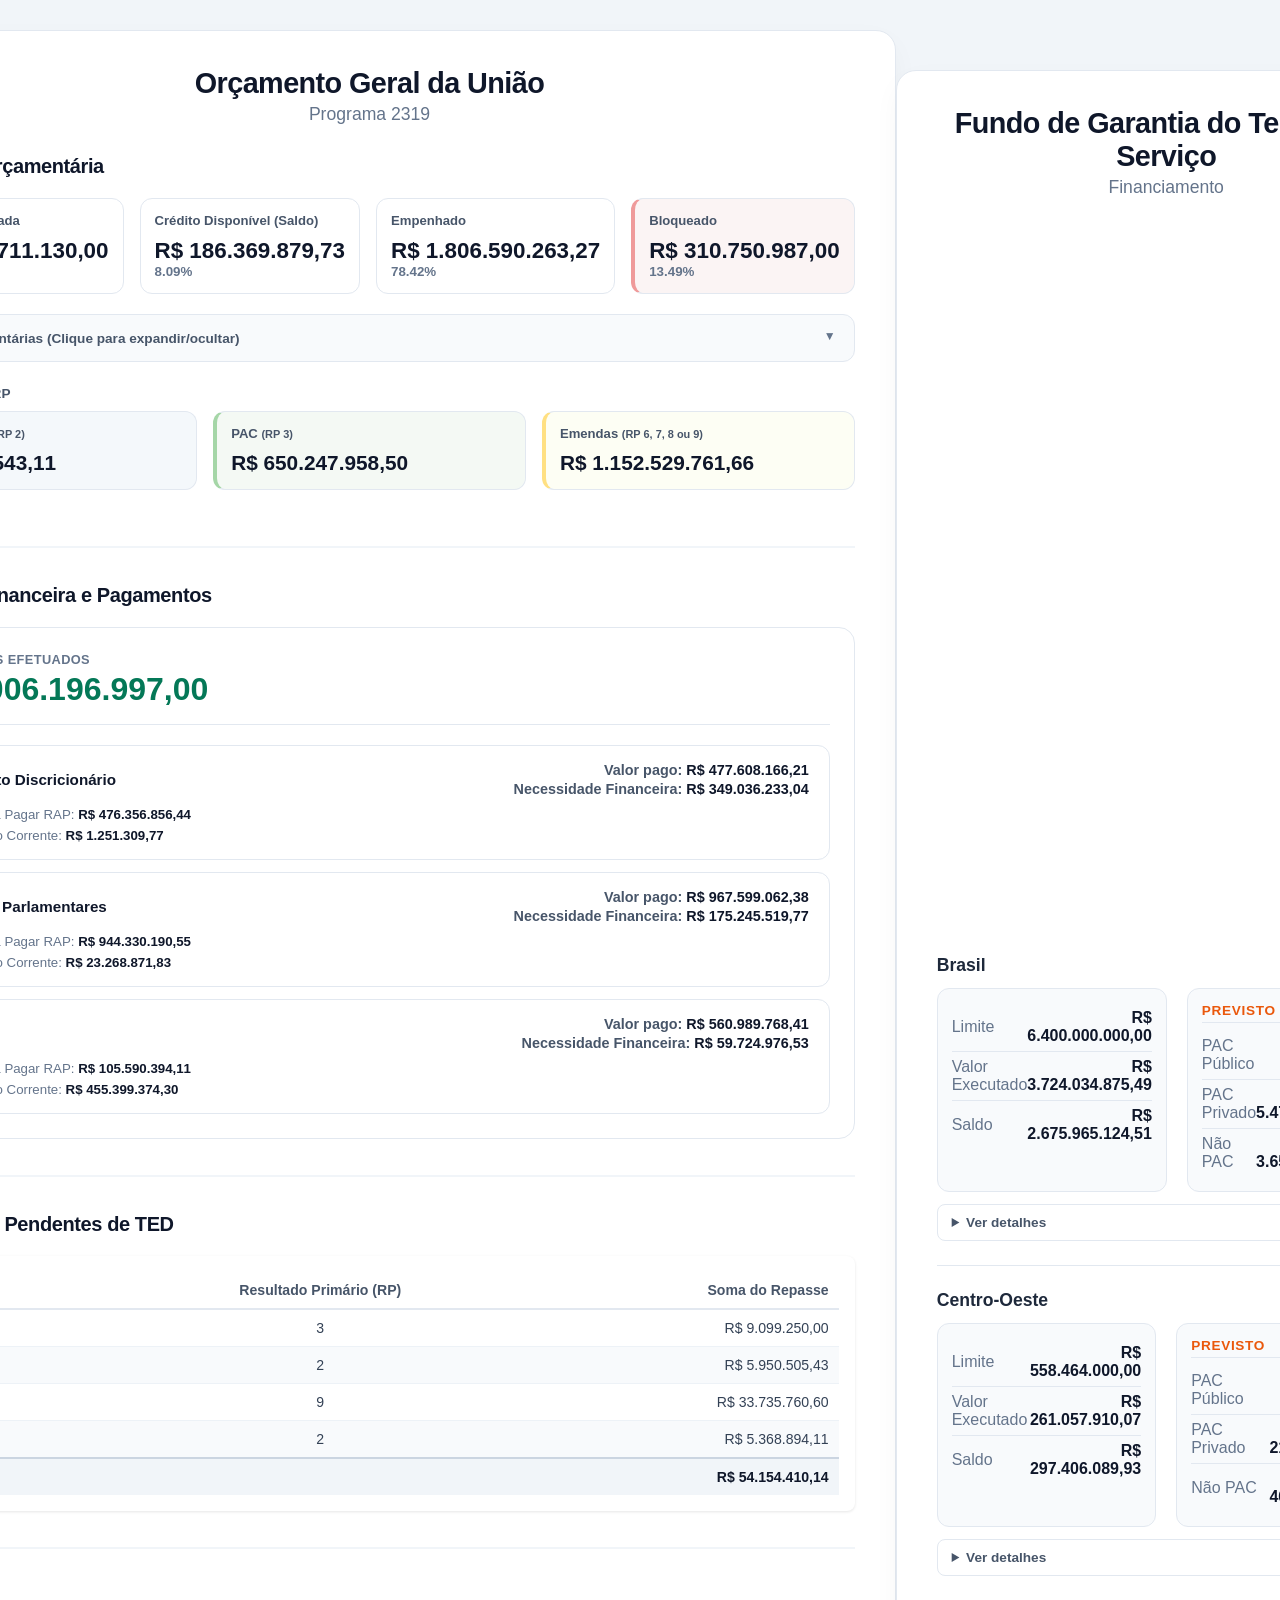
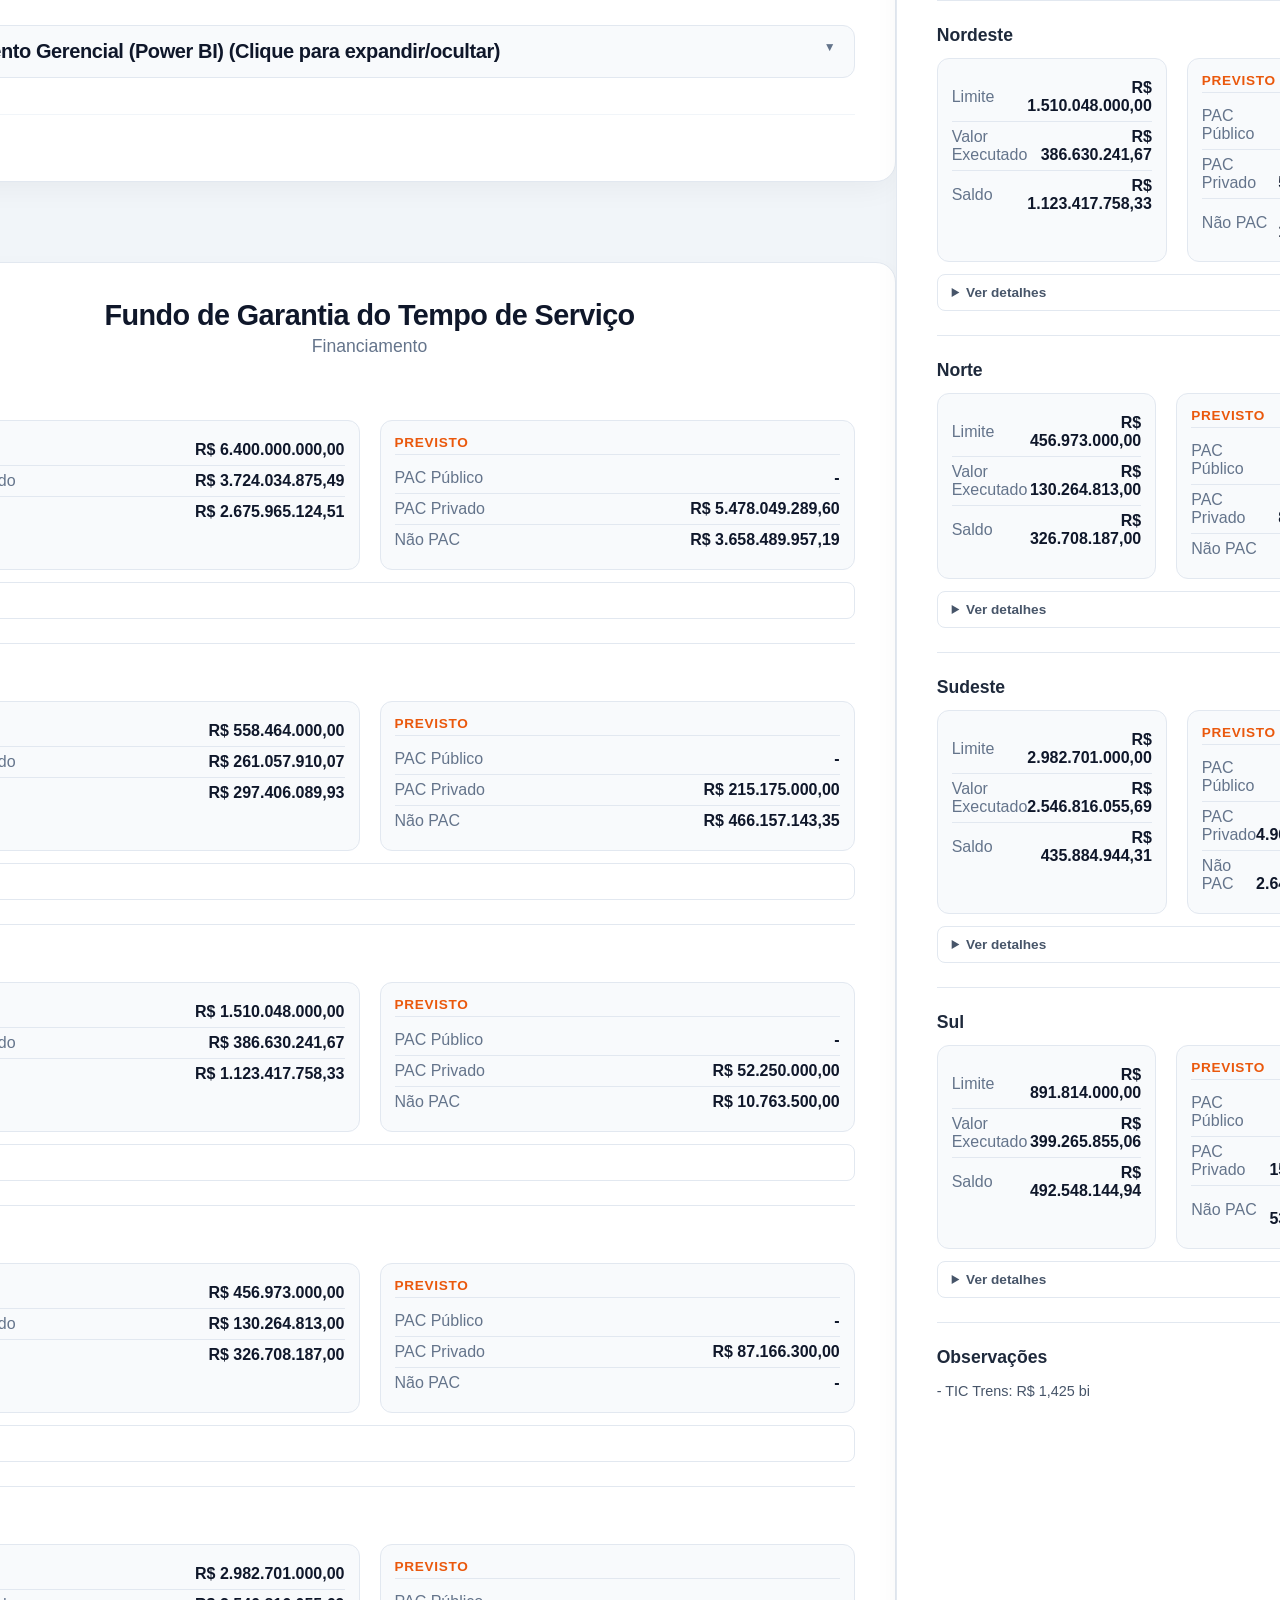
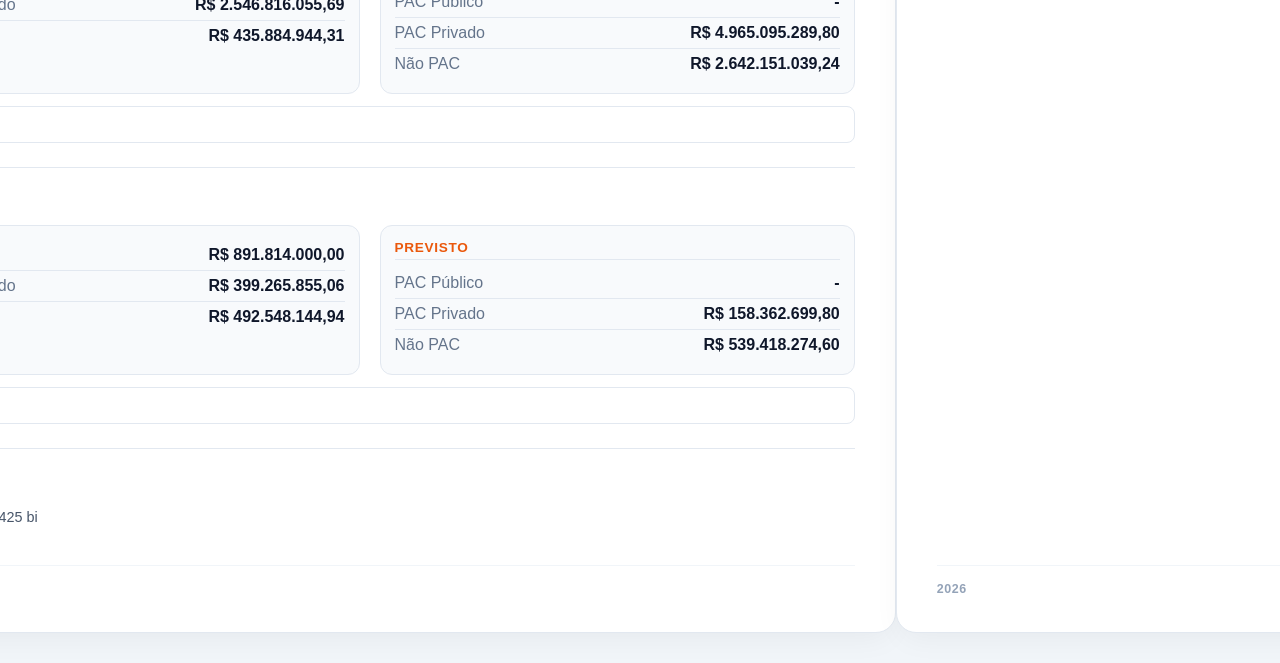
==== commit fc95c40f: "Atualizando estrutura do painel e scripts de automacao" ====
--- a/index_novo.html
+++ b/index_novo.html
@@ -1,422 +1,615 @@
-<!DOCTYPE html>
-<html lang="pt-BR">
-<head>
-  <meta charset="UTF-8">
-  <meta name="viewport" content="width=device-width, initial-scale=1.0">
-  <title>Orçamento Geral da União - Programa 2319</title>
-  <link rel="stylesheet" href="style.css">
-</head>
-<body>
-  <div class="presentation-wrapper">
-    
-    <!-- DASHBOARD ÚNICO -->
-    <div class="slide-card">
-      
-      <!-- Cabeçalho Principal Centralizado -->
-      <header class="dashboard-header">
-        <h1>Orçamento Geral da União</h1>
-        <h3>Programa 2319</h3>
-      </header>
-
-      <!-- SEÇÃO 1: EXECUÇÃO ORÇAMENTÁRIA -->
-      <section class="dashboard-section">
-        <h2 class="section-title-padrao">Execução Orçamentária</h2>
-        
-        <!-- Cards Gerais de Resumo -->
-        <div class="cards-row" style="grid-template-columns: repeat(4, 1fr);">
-          <div class="info-card">
-            <h4>Dotação Atualizada</h4>
-            <strong id="limite-total" style="font-size: 1.4rem; color: #0f172a;">R$ 0,00</strong>
-          </div>
-          <div class="info-card">
-            <h4>Crédito Disponível (Saldo)</h4>
-            <strong id="val-saldo" style="font-size: 1.4rem; color: #0f172a;">R$ 0,00</strong>
-            <small id="pct-saldo" style="display:block; color: #64748b; font-weight: 600;">0%</small>
-          </div>
-          <div class="info-card">
-            <h4>Empenhado</h4>
-            <strong id="val-empenhado" style="font-size: 1.4rem; color: #0f172a;">R$ 0,00</strong>
-            <small id="pct-empenhado" style="display:block; color: #64748b; font-weight: 600;">0%</small>
-          </div>
-          <div class="info-card card-bloqueado">
-            <h4>Bloqueado</h4>
-            <strong id="val-bloqueado" style="font-size: 1.4rem; color: #0f172a;">R$ 0,00</strong>
-            <small id="pct-bloqueado" style="display:block; color: #64748b; font-weight: 600;">0%</small>
-          </div>
-        </div>
-
-        <!-- Quadro de Ações Orçamentárias em Menu Suspenso (Accordion) -->
-        <div style="margin-bottom: 24px;">
-          <details class="actions-dropdown-container">
-            <summary class="actions-dropdown-summary">
-              <h3 class="actions-title" style="display:inline; margin:0;">Ações Orçamentárias (Clique para expandir/ocultar)</h3>
-            </summary>
-            <div class="actions-dropdown-content" id="tabela-acoes-container">
-              <!-- A tabela detalhada será injetada aqui -->
-            </div>
-          </details>
-        </div>
-
-        <!-- Valores Separados por Tipo -->
-        <h3 class="actions-title">Empenhado por RP</h3>
-        <div class="cards-row" style="grid-template-columns: repeat(3, 1fr);">
-          <div class="info-card card-discricionario">
-            <h4>Discricionário <small>(RP 2)</small></h4>
-            <strong id="eof-discricionario" style="font-size: 1.3rem; color: #0f172a;">R$ 0,00</strong>
-          </div>
-          <div class="info-card card-pac">
-            <h4>PAC <small>(RP 3)</small></h4>
-            <strong id="eof-pac" style="font-size: 1.3rem; color: #0f172a;">R$ 0,00</strong>
-          </div>
-          <div class="info-card card-emendas">
-            <h4>Emendas <small>(RP 6, 7, 8 ou 9)</small></h4>
-            <strong id="eof-emendas" style="font-size: 1.3rem; color: #0f172a;">R$ 0,00</strong>
-          </div>
-        </div>
-      </section>
-
-      <div class="divider-section"></div>
-
-      <!-- SEÇÃO 2: EXECUÇÃO FINANCEIRA E PAGAMENTOS -->
-      <section class="dashboard-section">
-        <h2 class="section-title-padrao">Execução Financeira e Pagamentos</h2>
-
-        <div class="flow-card-main">
-          <div class="flow-header-main">
-            <span>PAGAMENTOS EFETUADOS</span>
-            <strong id="pag-acumulado" class="green-text" style="font-size: 2rem;">R$ 0,00</strong>
-          </div>
-
-          <div class="flow-rows-container">
-            <div class="flow-row-item">
-              <div class="flow-row-header">
-                <span>Orçamento Discricionário</span>
-                <div style="text-align: right;">
-                  <div style="font-size: 0.9rem; color: #475569; margin-bottom: 3px;">
-                    Valor pago: <strong id="pag-discricionario" style="font-weight: 700; color: #0f172a;">R$ 0,00</strong>
-                  </div>
-                  <div style="font-size: 0.9rem; color: #475569;">
-                    Necessidade Financeira: <span style="font-weight: 700; color: #0f172a;">R$ 349.036.233,04</span>
-                  </div>
-                </div>
-              </div>
-              <ul class="subgroup-bullets">
-                <li>Restos a Pagar RAP: <strong id="discricionario-rap">R$ 0,00</strong></li>
-                <li>Exercício Corrente: <strong id="discricionario-ex">R$ 0,00</strong></li>
-              </ul>
-            </div>
-
-            <div class="flow-row-item">
-              <div class="flow-row-header">
-                <span>Emendas Parlamentares</span>
-                <div style="text-align: right;">
-                  <div style="font-size: 0.9rem; color: #475569; margin-bottom: 3px;">
-                    Valor pago: <strong id="pag-emendas" style="font-weight: 700; color: #0f172a;">R$ 0,00</strong>
-                  </div>
-                  <div style="font-size: 0.9rem; color: #475569;">
-                    Necessidade Financeira: <span style="font-weight: 700; color: #0f172a;">R$ 175.245.519,77</span>
-                  </div>
-                </div>
-              </div>
-              <ul class="subgroup-bullets">
-                <li>Restos a Pagar RAP: <strong id="emendas-rap">R$ 0,00</strong></li>
-                <li>Exercício Corrente: <strong id="emendas-ex">R$ 0,00</strong></li>
-              </ul>
-            </div>
-
-            <div class="flow-row-item">
-              <div class="flow-row-header">
-                <span>PAC</span>
-                <div style="text-align: right;">
-                  <div style="font-size: 0.9rem; color: #475569; margin-bottom: 3px;">
-                    Valor pago: <strong id="pag-pac" style="font-weight: 700; color: #0f172a;">R$ 0,00</strong>
-                  </div>
-                  <div style="font-size: 0.9rem; color: #475569;">
-                    Necessidade Financeira: <span style="font-weight: 700; color: #0f172a;">R$ 59.724.976,53</span>
-                  </div>
-                </div>
-              </div>
-              <ul class="subgroup-bullets">
-                <li>Restos a Pagar RAP: <strong id="pac-rap">R$ 0,00</strong></li>
-                <li>Exercício Corrente: <strong id="pac-ex">R$ 0,00</strong></li>
-              </ul>
-            </div>
-          </div>
-        </div>
-      </section>
-
-      <div class="divider-section"></div>
-
-      <!-- SEÇÃO 3: PAGAMENTOS PENDENTES DE TED (ESTÁTICA) -->
-      <section class="dashboard-section">
-        <h2 class="section-title-padrao">Pagamentos Pendentes de TED</h2>
-        <div style="background: #ffffff; border-radius: 8px; padding: 16px; box-shadow: 0 1px 3px rgba(0,0,0,0.1); overflow-x: auto;">
-          <table style="width: 100%; border-collapse: collapse; font-size: 0.88rem; text-align: left;">
-            <thead>
-              <tr style="border-bottom: 2px solid #e2e8f0; color: #475569;">
-                <th style="padding: 10px;">Órgão</th>
-                <th style="padding: 10px; text-align: center;">Resultado Primário (RP)</th>
-                <th style="padding: 10px; text-align: right;">Soma do Repasse</th>
-              </tr>
-            </thead>
-            <tbody>
-              <tr style="background-color: #ffffff; border-bottom: 1px solid #edf2f7;">
-                <td style="padding: 10px; font-weight: 700; color: #0f172a;">CBTU</td>
-                <td style="padding: 10px; text-align: center; color: #334155;">3</td>
-                <td style="padding: 10px; text-align: right; color: #334155;">R$ 9.099.250,00</td>
-              </tr>
-              <tr style="background-color: #f8fafc; border-bottom: 1px solid #edf2f7;">
-                <td style="padding: 10px; font-weight: 700; color: #0f172a;">CODEVASF</td>
-                <td style="padding: 10px; text-align: center; color: #334155;">2</td>
-                <td style="padding: 10px; text-align: right; color: #334155;">R$ 5.950.505,43</td>
-              </tr>
-              <tr style="background-color: #ffffff; border-bottom: 1px solid #edf2f7;">
-                <td style="padding: 10px; font-weight: 700; color: #0f172a;">CODEVASF</td>
-                <td style="padding: 10px; text-align: center; color: #334155;">9</td>
-                <td style="padding: 10px; text-align: right; color: #334155;">R$  33.735.760,60 </td>
-              </tr>
-              <tr style="background-color: #f8fafc; border-bottom: 1px solid #edf2f7;">
-                <td style="padding: 10px; font-weight: 700; color: #0f172a;">SUDECO</td>
-                <td style="padding: 10px; text-align: center; color: #334155;">2</td>
-                <td style="padding: 10px; text-align: right; color: #334155;">R$ 5.368.894,11</td>
-              </tr>
-            </tbody>
-            <tfoot>
-              <tr style="border-top: 2px solid #cbd5e1; font-weight: bold; background-color: #f1f5f9;">
-                <td style="padding: 10px; color: #0f172a;" colspan="2">Total Geral</td>
-                <td style="padding: 10px; text-align: right; color: #0f172a;">R$ 54.154.410,14</td>
-              </tr>
-            </tfoot>
-          </table>
-        </div>
-      </section>
-
-      <div class="divider-section"></div>
-
-      <!-- SEÇÃO DE DETALHAMENTO COM POWER BI (MENU SUSPENSO) -->
-      <section class="dashboard-section" style="margin-top: 40px;">
-        <details class="actions-dropdown-container">
-          <summary class="actions-dropdown-summary">
-            <h2 class="section-title-padrao" style="display:inline; margin:0;">Detalhamento Gerencial (Power BI) (Clique para expandir/ocultar)</h2>
-          </summary>
-          <div class="actions-dropdown-content" style="margin-top: 16px;">
-            <div class="powerbi-container">
-              <iframe title="painelgerencial" 
-                      src="https://app.fabric.microsoft.com/view?r=eyJrIjoiMzFkYzczZjYtNTQwMC00ODMxLTg5N2UtOGYyZmZiMDNmMTRkIiwidCI6IjFmMWJlODA0LWViZGYtNDJmNC1iZGExLTdmMjlhYmU2ZDQ3YSJ9" 
-                      width="100%" 
-                      height="600px" 
-                      frameborder="0" 
-                      allowFullScreen="true">
-              </iframe>
-            </div>
-          </div>
-        </details>
-      </section>
-
-      <footer class="slide-footer">
-        <span>2026</span>
-      </footer>
-    </div>
-    <!-- ESTILOS EXCLUSIVOS DO FGTS -->
-    <style>
-        .submenu { background: #ffffff; padding: 10px 14px; border-radius: 8px; border: 1px solid #e2e8f0; cursor: pointer; font-size: 0.85rem; margin-top: 10px; }
-        .submenu summary { font-weight: 600; color: #475569; outline: none; }
-        .submenu ul { list-style: none; padding: 8px 0 0 0; margin: 0; }
-        .submenu li { padding: 5px 0; border-bottom: 1px solid #f1f5f9; display: flex; justify-content: space-between; color: #475569; }
-        .sub-label { font-weight: 500; }
-        .sub-value { font-weight: 600; color: #1e293b; }
-    </style>
-
-    <!-- NOVO SLIDE-CARD UNIFICADO PARA O FGTS (Abaixo de tudo) -->
-    <div class="slide-card" style="margin-top: 40px;">
-        
-        <!-- Cabeçalho Principal Centralizado -->
-        <header class="dashboard-header">
-            <h1>Fundo de Garantia do Tempo de Serviço</h1>
-            <h3>Financiamento</h3>
-        </header>
-
-        <section class="dashboard-section">
-
-            <div style="margin-bottom: 24px; padding-bottom: 24px; border-bottom: 1px solid #e2e8f0;">
-                <h3 class="actions-title" style="font-size: 1.1rem; margin-bottom: 12px; color: #1e293b;">Brasil</h3>
-                
-                <div class="cards-row" style="grid-template-columns: 1fr 1fr; gap: 20px; margin-bottom: 12px;">
-                    <!-- Coluna Principal (Limite, Executado, Saldo) -->
-                    <div class="info-card" style="background: #f8fafc; text-align: left;">
-                        <table style="width: 100%; border-collapse: collapse;">
-                            <tr><td style="padding: 6px 0; border-bottom: 1px solid #e2e8f0; color: #64748b; font-weight: 500;">Limite</td><td style="padding: 6px 0; border-bottom: 1px solid #e2e8f0; text-align: right; font-weight: 600; color: #0f172a;">R$ 6.400.000.000,00</td></tr>
-                            <tr><td style="padding: 6px 0; border-bottom: 1px solid #e2e8f0; color: #64748b; font-weight: 500;">Valor Executado</td><td style="padding: 6px 0; border-bottom: 1px solid #e2e8f0; text-align: right; font-weight: 600; color: #0f172a;">R$ 2.930.972.536,54</td></tr>
-                            <tr><td style="padding: 6px 0; border-bottom: none; color: #64748b; font-weight: 500;">Saldo</td><td style="padding: 6px 0; border-bottom: none; text-align: right; font-weight: 600; color: #0f172a;">R$ 3.469.027.463,46</td></tr>
-                        </table>
-                    </div>
-                    
-                    <!-- Coluna Previsto -->
-                    <div class="info-card" style="background: #f8fafc; text-align: left;">
-                        <h4 style="margin-top: 0; color: #ea580c; font-size: 0.85rem; font-weight: 600; text-transform: uppercase; letter-spacing: 0.05em; margin-bottom: 8px; border-bottom: 1px solid #e2e8f0; padding-bottom: 4px;">Previsto</h4>
-                        <table style="width: 100%; border-collapse: collapse;">
-                            <tr><td style="padding: 6px 0; border-bottom: 1px solid #e2e8f0; color: #64748b; font-weight: 500;">PAC Público</td><td style="padding: 6px 0; border-bottom: 1px solid #e2e8f0; text-align: right; font-weight: 600; color: #0f172a;">R$ 1.839.840.193,80</td></tr>
-                            <tr><td style="padding: 6px 0; border-bottom: 1px solid #e2e8f0; color: #64748b; font-weight: 500;">PAC Privado</td><td style="padding: 6px 0; border-bottom: 1px solid #e2e8f0; text-align: right; font-weight: 600; color: #0f172a;">R$ 4.859.254.948,16</td></tr>
-                            <tr><td style="padding: 6px 0; border-bottom: none; color: #64748b; font-weight: 500;">Não PAC</td><td style="padding: 6px 0; border-bottom: none; text-align: right; font-weight: 600; color: #0f172a;">R$ 2.773.269.480,98</td></tr>
-                        </table>
-                    </div>
-                </div>
-
-                <details class="submenu"><summary>Ver detalhes</summary><ul><li><span class="sub-label">A CONTRATAR AVANÇAR:</span> <span class="sub-value">R$ 1.951.895.705,95</span></li><li><span class="sub-label">A CONTRATAR GM PÚBLICO:</span> <span class="sub-value">R$ 1.839.840.193,80</span></li><li><span class="sub-label">A CONTRATAR GM PRIVADO:</span> <span class="sub-value">R$ 1.425.000.000,00</span></li><li><span class="sub-label">A CONTRATAR REFROTA PRIVADO:</span> <span class="sub-value">R$ 1.992.588.828,61</span></li><li><span class="sub-label">CONTRATADO AVANÇAR:</span> <span class="sub-value">R$ 210.980.906,45</span></li><li><span class="sub-label">CONTRATADO GM PÚBLICO:</span> <span class="sub-value">R$ 411.660.327,30</span></li><li><span class="sub-label">CONTRATADO REFROTA PRIVADO:</span> <span class="sub-value">R$ 2.165.419.302,79</span></li><li><span class="sub-label">CONTRATADO REFROTA PÚBLICO:</span> <span class="sub-value">R$ 142.912.000,00</span></li><li><span class="sub-label">SELEÇÃO A PUBLICAR AVANÇAR:</span> <span class="sub-value">R$ 821.373.775,03</span></li><li><span class="sub-label">SELEÇÃO A PUBLICAR GM PRIVADO:</span> <span class="sub-value">R$ 1.364.935.189,55</span></li><li><span class="sub-label">SELEÇÃO A PUBLICAR REFROTA PRIVADO:</span> <span class="sub-value">R$ 76.730.930,00</span></li></ul></details>
-            </div>
-    
-            <div style="margin-bottom: 24px; padding-bottom: 24px; border-bottom: 1px solid #e2e8f0;">
-                <h3 class="actions-title" style="font-size: 1.1rem; margin-bottom: 12px; color: #1e293b;">Centro-Oeste</h3>
-                
-                <div class="cards-row" style="grid-template-columns: 1fr 1fr; gap: 20px; margin-bottom: 12px;">
-                    <!-- Coluna Principal (Limite, Executado, Saldo) -->
-                    <div class="info-card" style="background: #f8fafc; text-align: left;">
-                        <table style="width: 100%; border-collapse: collapse;">
-                            <tr><td style="padding: 6px 0; border-bottom: 1px solid #e2e8f0; color: #64748b; font-weight: 500;">Limite</td><td style="padding: 6px 0; border-bottom: 1px solid #e2e8f0; text-align: right; font-weight: 600; color: #0f172a;">R$ 558.464.000,00</td></tr>
-                            <tr><td style="padding: 6px 0; border-bottom: 1px solid #e2e8f0; color: #64748b; font-weight: 500;">Valor Executado</td><td style="padding: 6px 0; border-bottom: 1px solid #e2e8f0; text-align: right; font-weight: 600; color: #0f172a;">R$ 251.585.695,67</td></tr>
-                            <tr><td style="padding: 6px 0; border-bottom: none; color: #64748b; font-weight: 500;">Saldo</td><td style="padding: 6px 0; border-bottom: none; text-align: right; font-weight: 600; color: #0f172a;">R$ 306.878.304,33</td></tr>
-                        </table>
-                    </div>
-                    
-                    <!-- Coluna Previsto -->
-                    <div class="info-card" style="background: #f8fafc; text-align: left;">
-                        <h4 style="margin-top: 0; color: #ea580c; font-size: 0.85rem; font-weight: 600; text-transform: uppercase; letter-spacing: 0.05em; margin-bottom: 8px; border-bottom: 1px solid #e2e8f0; padding-bottom: 4px;">Previsto</h4>
-                        <table style="width: 100%; border-collapse: collapse;">
-                            <tr><td style="padding: 6px 0; border-bottom: 1px solid #e2e8f0; color: #64748b; font-weight: 500;">PAC Público</td><td style="padding: 6px 0; border-bottom: 1px solid #e2e8f0; text-align: right; font-weight: 600; color: #0f172a;">-</td></tr>
-                            <tr><td style="padding: 6px 0; border-bottom: 1px solid #e2e8f0; color: #64748b; font-weight: 500;">PAC Privado</td><td style="padding: 6px 0; border-bottom: 1px solid #e2e8f0; text-align: right; font-weight: 600; color: #0f172a;">R$ 167.972.000,00</td></tr>
-                            <tr><td style="padding: 6px 0; border-bottom: none; color: #64748b; font-weight: 500;">Não PAC</td><td style="padding: 6px 0; border-bottom: none; text-align: right; font-weight: 600; color: #0f172a;">R$ 411.730.000,00</td></tr>
-                        </table>
-                    </div>
-                </div>
-
-                <details class="submenu"><summary>Ver detalhes</summary><ul><li><span class="sub-label">A CONTRATAR REFROTA PRIVADO:</span> <span class="sub-value">R$ 167.972.000,00</span></li><li><span class="sub-label">CONTRATADO AVANÇAR:</span> <span class="sub-value">R$ 136.099.957,27</span></li><li><span class="sub-label">CONTRATADO REFROTA PRIVADO:</span> <span class="sub-value">R$ 115.485.738,40</span></li><li><span class="sub-label">SELEÇÃO A PUBLICAR AVANÇAR:</span> <span class="sub-value">R$ 411.730.000,00</span></li><li><span class="sub-label">SELEÇÃO A PUBLICAR REFROTA PRIVADO:</span> <span class="sub-value">R$ 0,00</span></li></ul></details>
-            </div>
-    
-            <div style="margin-bottom: 24px; padding-bottom: 24px; border-bottom: 1px solid #e2e8f0;">
-                <h3 class="actions-title" style="font-size: 1.1rem; margin-bottom: 12px; color: #1e293b;">Nordeste</h3>
-                
-                <div class="cards-row" style="grid-template-columns: 1fr 1fr; gap: 20px; margin-bottom: 12px;">
-                    <!-- Coluna Principal (Limite, Executado, Saldo) -->
-                    <div class="info-card" style="background: #f8fafc; text-align: left;">
-                        <table style="width: 100%; border-collapse: collapse;">
-                            <tr><td style="padding: 6px 0; border-bottom: 1px solid #e2e8f0; color: #64748b; font-weight: 500;">Limite</td><td style="padding: 6px 0; border-bottom: 1px solid #e2e8f0; text-align: right; font-weight: 600; color: #0f172a;">R$ 1.510.048.000,00</td></tr>
-                            <tr><td style="padding: 6px 0; border-bottom: 1px solid #e2e8f0; color: #64748b; font-weight: 500;">Valor Executado</td><td style="padding: 6px 0; border-bottom: 1px solid #e2e8f0; text-align: right; font-weight: 600; color: #0f172a;">R$ 222.173.447,31</td></tr>
-                            <tr><td style="padding: 6px 0; border-bottom: none; color: #64748b; font-weight: 500;">Saldo</td><td style="padding: 6px 0; border-bottom: none; text-align: right; font-weight: 600; color: #0f172a;">R$ 1.287.874.552,69</td></tr>
-                        </table>
-                    </div>
-                    
-                    <!-- Coluna Previsto -->
-                    <div class="info-card" style="background: #f8fafc; text-align: left;">
-                        <h4 style="margin-top: 0; color: #ea580c; font-size: 0.85rem; font-weight: 600; text-transform: uppercase; letter-spacing: 0.05em; margin-bottom: 8px; border-bottom: 1px solid #e2e8f0; padding-bottom: 4px;">Previsto</h4>
-                        <table style="width: 100%; border-collapse: collapse;">
-                            <tr><td style="padding: 6px 0; border-bottom: 1px solid #e2e8f0; color: #64748b; font-weight: 500;">PAC Público</td><td style="padding: 6px 0; border-bottom: 1px solid #e2e8f0; text-align: right; font-weight: 600; color: #0f172a;">R$ 103.340.193,80</td></tr>
-                            <tr><td style="padding: 6px 0; border-bottom: 1px solid #e2e8f0; color: #64748b; font-weight: 500;">PAC Privado</td><td style="padding: 6px 0; border-bottom: 1px solid #e2e8f0; text-align: right; font-weight: 600; color: #0f172a;">R$ 247.650.000,00</td></tr>
-                            <tr><td style="padding: 6px 0; border-bottom: none; color: #64748b; font-weight: 500;">Não PAC</td><td style="padding: 6px 0; border-bottom: none; text-align: right; font-weight: 600; color: #0f172a;">-</td></tr>
-                        </table>
-                    </div>
-                </div>
-
-                <details class="submenu"><summary>Ver detalhes</summary><ul><li><span class="sub-label">A CONTRATAR GM PÚBLICO:</span> <span class="sub-value">R$ 103.340.193,80</span></li><li><span class="sub-label">A CONTRATAR REFROTA PRIVADO:</span> <span class="sub-value">R$ 247.650.000,00</span></li><li><span class="sub-label">CONTRATADO REFROTA PRIVADO:</span> <span class="sub-value">R$ 222.173.447,31</span></li><li><span class="sub-label">SELEÇÃO A PUBLICAR REFROTA PRIVADO:</span> <span class="sub-value">R$ 0,00</span></li></ul></details>
-            </div>
-    
-            <div style="margin-bottom: 24px; padding-bottom: 24px; border-bottom: 1px solid #e2e8f0;">
-                <h3 class="actions-title" style="font-size: 1.1rem; margin-bottom: 12px; color: #1e293b;">Norte</h3>
-                
-                <div class="cards-row" style="grid-template-columns: 1fr 1fr; gap: 20px; margin-bottom: 12px;">
-                    <!-- Coluna Principal (Limite, Executado, Saldo) -->
-                    <div class="info-card" style="background: #f8fafc; text-align: left;">
-                        <table style="width: 100%; border-collapse: collapse;">
-                            <tr><td style="padding: 6px 0; border-bottom: 1px solid #e2e8f0; color: #64748b; font-weight: 500;">Limite</td><td style="padding: 6px 0; border-bottom: 1px solid #e2e8f0; text-align: right; font-weight: 600; color: #0f172a;">R$ 456.973.000,00</td></tr>
-                            <tr><td style="padding: 6px 0; border-bottom: 1px solid #e2e8f0; color: #64748b; font-weight: 500;">Valor Executado</td><td style="padding: 6px 0; border-bottom: 1px solid #e2e8f0; text-align: right; font-weight: 600; color: #0f172a;">R$ 67.000.000,00</td></tr>
-                            <tr><td style="padding: 6px 0; border-bottom: none; color: #64748b; font-weight: 500;">Saldo</td><td style="padding: 6px 0; border-bottom: none; text-align: right; font-weight: 600; color: #0f172a;">R$ 389.973.000,00</td></tr>
-                        </table>
-                    </div>
-                    
-                    <!-- Coluna Previsto -->
-                    <div class="info-card" style="background: #f8fafc; text-align: left;">
-                        <h4 style="margin-top: 0; color: #ea580c; font-size: 0.85rem; font-weight: 600; text-transform: uppercase; letter-spacing: 0.05em; margin-bottom: 8px; border-bottom: 1px solid #e2e8f0; padding-bottom: 4px;">Previsto</h4>
-                        <table style="width: 100%; border-collapse: collapse;">
-                            <tr><td style="padding: 6px 0; border-bottom: 1px solid #e2e8f0; color: #64748b; font-weight: 500;">PAC Público</td><td style="padding: 6px 0; border-bottom: 1px solid #e2e8f0; text-align: right; font-weight: 600; color: #0f172a;">-</td></tr>
-                            <tr><td style="padding: 6px 0; border-bottom: 1px solid #e2e8f0; color: #64748b; font-weight: 500;">PAC Privado</td><td style="padding: 6px 0; border-bottom: 1px solid #e2e8f0; text-align: right; font-weight: 600; color: #0f172a;">R$ 123.464.300,00</td></tr>
-                            <tr><td style="padding: 6px 0; border-bottom: none; color: #64748b; font-weight: 500;">Não PAC</td><td style="padding: 6px 0; border-bottom: none; text-align: right; font-weight: 600; color: #0f172a;">-</td></tr>
-                        </table>
-                    </div>
-                </div>
-
-                <details class="submenu"><summary>Ver detalhes</summary><ul><li><span class="sub-label">A CONTRATAR REFROTA PRIVADO:</span> <span class="sub-value">R$ 123.464.300,00</span></li><li><span class="sub-label">CONTRATADO REFROTA PÚBLICO:</span> <span class="sub-value">R$ 67.000.000,00</span></li><li><span class="sub-label">SELEÇÃO A PUBLICAR REFROTA PRIVADO:</span> <span class="sub-value">R$ 0,00</span></li></ul></details>
-            </div>
-    
-            <div style="margin-bottom: 24px; padding-bottom: 24px; border-bottom: 1px solid #e2e8f0;">
-                <h3 class="actions-title" style="font-size: 1.1rem; margin-bottom: 12px; color: #1e293b;">Sudeste</h3>
-                
-                <div class="cards-row" style="grid-template-columns: 1fr 1fr; gap: 20px; margin-bottom: 12px;">
-                    <!-- Coluna Principal (Limite, Executado, Saldo) -->
-                    <div class="info-card" style="background: #f8fafc; text-align: left;">
-                        <table style="width: 100%; border-collapse: collapse;">
-                            <tr><td style="padding: 6px 0; border-bottom: 1px solid #e2e8f0; color: #64748b; font-weight: 500;">Limite</td><td style="padding: 6px 0; border-bottom: 1px solid #e2e8f0; text-align: right; font-weight: 600; color: #0f172a;">R$ 2.982.701.000,00</td></tr>
-                            <tr><td style="padding: 6px 0; border-bottom: 1px solid #e2e8f0; color: #64748b; font-weight: 500;">Valor Executado</td><td style="padding: 6px 0; border-bottom: 1px solid #e2e8f0; text-align: right; font-weight: 600; color: #0f172a;">R$ 2.088.878.545,13</td></tr>
-                            <tr><td style="padding: 6px 0; border-bottom: none; color: #64748b; font-weight: 500;">Saldo</td><td style="padding: 6px 0; border-bottom: none; text-align: right; font-weight: 600; color: #0f172a;">R$ 893.822.454,87</td></tr>
-                        </table>
-                    </div>
-                    
-                    <!-- Coluna Previsto -->
-                    <div class="info-card" style="background: #f8fafc; text-align: left;">
-                        <h4 style="margin-top: 0; color: #ea580c; font-size: 0.85rem; font-weight: 600; text-transform: uppercase; letter-spacing: 0.05em; margin-bottom: 8px; border-bottom: 1px solid #e2e8f0; padding-bottom: 4px;">Previsto</h4>
-                        <table style="width: 100%; border-collapse: collapse;">
-                            <tr><td style="padding: 6px 0; border-bottom: 1px solid #e2e8f0; color: #64748b; font-weight: 500;">PAC Público</td><td style="padding: 6px 0; border-bottom: 1px solid #e2e8f0; text-align: right; font-weight: 600; color: #0f172a;">R$ 1.736.500.000,00</td></tr>
-                            <tr><td style="padding: 6px 0; border-bottom: 1px solid #e2e8f0; color: #64748b; font-weight: 500;">PAC Privado</td><td style="padding: 6px 0; border-bottom: 1px solid #e2e8f0; text-align: right; font-weight: 600; color: #0f172a;">R$ 3.861.483.517,55</td></tr>
-                            <tr><td style="padding: 6px 0; border-bottom: none; color: #64748b; font-weight: 500;">Não PAC</td><td style="padding: 6px 0; border-bottom: none; text-align: right; font-weight: 600; color: #0f172a;">R$ 2.052.834.880,82</td></tr>
-                        </table>
-                    </div>
-                </div>
-
-                <details class="submenu"><summary>Ver detalhes</summary><ul><li><span class="sub-label">A CONTRATAR AVANÇAR:</span> <span class="sub-value">R$ 1.921.011.145,82</span></li><li><span class="sub-label">A CONTRATAR GM PÚBLICO:</span> <span class="sub-value">R$ 1.736.500.000,00</span></li><li><span class="sub-label">A CONTRATAR GM PRIVADO:</span> <span class="sub-value">R$ 1.425.000.000,00</span></li><li><span class="sub-label">A CONTRATAR REFROTA PRIVADO:</span> <span class="sub-value">R$ 1.052.168.328,00</span></li><li><span class="sub-label">CONTRATADO AVANÇAR:</span> <span class="sub-value">R$ 33.500.000,00</span></li><li><span class="sub-label">CONTRATADO GM PÚBLICO:</span> <span class="sub-value">R$ 411.660.327,30</span></li><li><span class="sub-label">CONTRATADO REFROTA PRIVADO:</span> <span class="sub-value">R$ 1.583.406.217,83</span></li><li><span class="sub-label">CONTRATADO REFROTA PÚBLICO:</span> <span class="sub-value">R$ 60.312.000,00</span></li><li><span class="sub-label">SELEÇÃO A PUBLICAR AVANÇAR:</span> <span class="sub-value">R$ 131.823.735,00</span></li><li><span class="sub-label">SELEÇÃO A PUBLICAR GM PRIVADO:</span> <span class="sub-value">R$ 1.364.935.189,55</span></li><li><span class="sub-label">SELEÇÃO A PUBLICAR REFROTA PRIVADO:</span> <span class="sub-value">R$ 19.380.000,00</span></li></ul></details>
-            </div>
-    
-            <div style="margin-bottom: 24px; padding-bottom: 24px; border-bottom: 1px solid #e2e8f0;">
-                <h3 class="actions-title" style="font-size: 1.1rem; margin-bottom: 12px; color: #1e293b;">Sul</h3>
-                
-                <div class="cards-row" style="grid-template-columns: 1fr 1fr; gap: 20px; margin-bottom: 12px;">
-                    <!-- Coluna Principal (Limite, Executado, Saldo) -->
-                    <div class="info-card" style="background: #f8fafc; text-align: left;">
-                        <table style="width: 100%; border-collapse: collapse;">
-                            <tr><td style="padding: 6px 0; border-bottom: 1px solid #e2e8f0; color: #64748b; font-weight: 500;">Limite</td><td style="padding: 6px 0; border-bottom: 1px solid #e2e8f0; text-align: right; font-weight: 600; color: #0f172a;">R$ 891.814.000,00</td></tr>
-                            <tr><td style="padding: 6px 0; border-bottom: 1px solid #e2e8f0; color: #64748b; font-weight: 500;">Valor Executado</td><td style="padding: 6px 0; border-bottom: 1px solid #e2e8f0; text-align: right; font-weight: 600; color: #0f172a;">R$ 301.334.848,43</td></tr>
-                            <tr><td style="padding: 6px 0; border-bottom: none; color: #64748b; font-weight: 500;">Saldo</td><td style="padding: 6px 0; border-bottom: none; text-align: right; font-weight: 600; color: #0f172a;">R$ 590.479.151,57</td></tr>
-                        </table>
-                    </div>
-                    
-                    <!-- Coluna Previsto -->
-                    <div class="info-card" style="background: #f8fafc; text-align: left;">
-                        <h4 style="margin-top: 0; color: #ea580c; font-size: 0.85rem; font-weight: 600; text-transform: uppercase; letter-spacing: 0.05em; margin-bottom: 8px; border-bottom: 1px solid #e2e8f0; padding-bottom: 4px;">Previsto</h4>
-                        <table style="width: 100%; border-collapse: collapse;">
-                            <tr><td style="padding: 6px 0; border-bottom: 1px solid #e2e8f0; color: #64748b; font-weight: 500;">PAC Público</td><td style="padding: 6px 0; border-bottom: 1px solid #e2e8f0; text-align: right; font-weight: 600; color: #0f172a;">-</td></tr>
-                            <tr><td style="padding: 6px 0; border-bottom: 1px solid #e2e8f0; color: #64748b; font-weight: 500;">PAC Privado</td><td style="padding: 6px 0; border-bottom: 1px solid #e2e8f0; text-align: right; font-weight: 600; color: #0f172a;">R$ 458.685.130,61</td></tr>
-                            <tr><td style="padding: 6px 0; border-bottom: none; color: #64748b; font-weight: 500;">Não PAC</td><td style="padding: 6px 0; border-bottom: none; text-align: right; font-weight: 600; color: #0f172a;">R$ 308.704.600,16</td></tr>
-                        </table>
-                    </div>
-                </div>
-
-                <details class="submenu"><summary>Ver detalhes</summary><ul><li><span class="sub-label">A CONTRATAR AVANÇAR:</span> <span class="sub-value">R$ 30.884.560,13</span></li><li><span class="sub-label">A CONTRATAR REFROTA PRIVADO:</span> <span class="sub-value">R$ 401.334.200,61</span></li><li><span class="sub-label">CONTRATADO AVANÇAR:</span> <span class="sub-value">R$ 41.380.949,18</span></li><li><span class="sub-label">CONTRATADO REFROTA PRIVADO:</span> <span class="sub-value">R$ 244.353.899,25</span></li><li><span class="sub-label">CONTRATADO REFROTA PÚBLICO:</span> <span class="sub-value">R$ 15.600.000,00</span></li><li><span class="sub-label">SELEÇÃO A PUBLICAR AVANÇAR:</span> <span class="sub-value">R$ 277.820.040,03</span></li><li><span class="sub-label">SELEÇÃO A PUBLICAR REFROTA PRIVADO:</span> <span class="sub-value">R$ 57.350.930,00</span></li></ul></details>
-            </div>
-    
-            <div>
-                <h3 class="actions-title" style="font-size: 1.1rem; margin-bottom: 12px; color: #1e293b;">Observações</h3>
-                <p style="font-size: 0.9rem; color: #475569; white-space: pre-line; line-height: 1.6; margin: 0;">- Modernização do Trem Urbano de Teresina - Etapa 1 (complementação)
-- Linha 5 SP: R$ 1,736 bi<br><br>- TIC Trens: R$ 1,425 bi<br><br>Juiz de Fora - pré selecionado<br><br>- Linha 4 SP: R$ 1,25 bi (sem portaria de seleção)
-- Bloco Leste SP: R$ 0,11 bi (sem portaria de seleção)</p>
-            </div>
-    
-        </section>
-        
-        <footer class="slide-footer">
-            <span>2026</span>
-        </footer>
-    </div>
-
-  </div>
-</div> 
-
-  <script src="script.js"></script>
-</body>
-</html>+<!DOCTYPE html>
+<html lang="pt-BR">
+<head>
+  <meta charset="UTF-8">
+  <meta name="viewport" content="width=device-width, initial-scale=1.0">
+  <title>Orçamento Geral da União - Programa 2319</title>
+  <link rel="stylesheet" href="style.css">
+</head>
+<body>
+  <div class="presentation-wrapper">
+    
+    <!-- DASHBOARD ÚNICO -->
+    <div class="slide-card">
+      
+      <!-- Cabeçalho Principal Centralizado -->
+      <header class="dashboard-header">
+        <h1>Orçamento Geral da União</h1>
+        <h3>Programa 2319</h3>
+      </header>
+
+      <!-- SEÇÃO 1: EXECUÇÃO ORÇAMENTÁRIA -->
+      <section class="dashboard-section">
+        <h2 class="section-title-padrao">Execução Orçamentária</h2>
+        
+        <!-- Cards Gerais de Resumo -->
+        <div class="cards-row" style="grid-template-columns: repeat(4, 1fr);">
+          <div class="info-card">
+            <h4>Dotação Atualizada</h4>
+            <strong id="limite-total" style="font-size: 1.4rem; color: #0f172a;">R$ 0,00</strong>
+          </div>
+          <div class="info-card">
+            <h4>Crédito Disponível (Saldo)</h4>
+            <strong id="val-saldo" style="font-size: 1.4rem; color: #0f172a;">R$ 0,00</strong>
+            <small id="pct-saldo" style="display:block; color: #64748b; font-weight: 600;">0%</small>
+          </div>
+          <div class="info-card">
+            <h4>Empenhado</h4>
+            <strong id="val-empenhado" style="font-size: 1.4rem; color: #0f172a;">R$ 0,00</strong>
+            <small id="pct-empenhado" style="display:block; color: #64748b; font-weight: 600;">0%</small>
+          </div>
+          <div class="info-card card-bloqueado">
+            <h4>Bloqueado</h4>
+            <strong id="val-bloqueado" style="font-size: 1.4rem; color: #0f172a;">R$ 0,00</strong>
+            <small id="pct-bloqueado" style="display:block; color: #64748b; font-weight: 600;">0%</small>
+          </div>
+        </div>
+
+        <!-- Quadro de Ações Orçamentárias em Menu Suspenso (Accordion) -->
+        <div style="margin-bottom: 24px;">
+          <details class="actions-dropdown-container">
+            <summary class="actions-dropdown-summary">
+              <h3 class="actions-title" style="display:inline; margin:0;">Ações Orçamentárias (Clique para expandir/ocultar)</h3>
+            </summary>
+            <div class="actions-dropdown-content" id="tabela-acoes-container">
+              <!-- A tabela detalhada será injetada aqui -->
+            </div>
+          </details>
+        </div>
+
+        <!-- Valores Separados por Tipo -->
+        <h3 class="actions-title">Empenhado por RP</h3>
+        <div class="cards-row" style="grid-template-columns: repeat(3, 1fr);">
+          <div class="info-card card-discricionario">
+            <h4>Discricionário <small>(RP 2)</small></h4>
+            <strong id="eof-discricionario" style="font-size: 1.3rem; color: #0f172a;">R$ 0,00</strong>
+          </div>
+          <div class="info-card card-pac">
+            <h4>PAC <small>(RP 3)</small></h4>
+            <strong id="eof-pac" style="font-size: 1.3rem; color: #0f172a;">R$ 0,00</strong>
+          </div>
+          <div class="info-card card-emendas">
+            <h4>Emendas <small>(RP 6, 7, 8 ou 9)</small></h4>
+            <strong id="eof-emendas" style="font-size: 1.3rem; color: #0f172a;">R$ 0,00</strong>
+          </div>
+        </div>
+      </section>
+
+      <div class="divider-section"></div>
+
+      <!-- SEÇÃO 2: EXECUÇÃO FINANCEIRA E PAGAMENTOS -->
+      <section class="dashboard-section">
+        <h2 class="section-title-padrao">Execução Financeira e Pagamentos</h2>
+
+        <div class="flow-card-main">
+          <div class="flow-header-main">
+            <span>PAGAMENTOS EFETUADOS</span>
+            <strong id="pag-acumulado" class="green-text" style="font-size: 2rem;">R$ 0,00</strong>
+          </div>
+
+          <div class="flow-rows-container">
+            <div class="flow-row-item">
+              <div class="flow-row-header">
+                <span>Orçamento Discricionário</span>
+                <div style="text-align: right;">
+                  <div style="font-size: 0.9rem; color: #475569; margin-bottom: 3px;">
+                    Valor pago: <strong id="pag-discricionario" style="font-weight: 700; color: #0f172a;">R$ 0,00</strong>
+                  </div>
+                  <div style="font-size: 0.9rem; color: #475569;">
+                    Necessidade Financeira: <span style="font-weight: 700; color: #0f172a;">R$ 349.036.233,04</span>
+                  </div>
+                </div>
+              </div>
+              <ul class="subgroup-bullets">
+                <li>Restos a Pagar RAP: <strong id="discricionario-rap">R$ 0,00</strong></li>
+                <li>Exercício Corrente: <strong id="discricionario-ex">R$ 0,00</strong></li>
+              </ul>
+            </div>
+
+            <div class="flow-row-item">
+              <div class="flow-row-header">
+                <span>Emendas Parlamentares</span>
+                <div style="text-align: right;">
+                  <div style="font-size: 0.9rem; color: #475569; margin-bottom: 3px;">
+                    Valor pago: <strong id="pag-emendas" style="font-weight: 700; color: #0f172a;">R$ 0,00</strong>
+                  </div>
+                  <div style="font-size: 0.9rem; color: #475569;">
+                    Necessidade Financeira: <span style="font-weight: 700; color: #0f172a;">R$ 175.245.519,77</span>
+                  </div>
+                </div>
+              </div>
+              <ul class="subgroup-bullets">
+                <li>Restos a Pagar RAP: <strong id="emendas-rap">R$ 0,00</strong></li>
+                <li>Exercício Corrente: <strong id="emendas-ex">R$ 0,00</strong></li>
+              </ul>
+            </div>
+
+            <div class="flow-row-item">
+              <div class="flow-row-header">
+                <span>PAC</span>
+                <div style="text-align: right;">
+                  <div style="font-size: 0.9rem; color: #475569; margin-bottom: 3px;">
+                    Valor pago: <strong id="pag-pac" style="font-weight: 700; color: #0f172a;">R$ 0,00</strong>
+                  </div>
+                  <div style="font-size: 0.9rem; color: #475569;">
+                    Necessidade Financeira: <span style="font-weight: 700; color: #0f172a;">R$ 59.724.976,53</span>
+                  </div>
+                </div>
+              </div>
+              <ul class="subgroup-bullets">
+                <li>Restos a Pagar RAP: <strong id="pac-rap">R$ 0,00</strong></li>
+                <li>Exercício Corrente: <strong id="pac-ex">R$ 0,00</strong></li>
+              </ul>
+            </div>
+          </div>
+        </div>
+      </section>
+
+      <div class="divider-section"></div>
+
+      <!-- SEÇÃO 3: PAGAMENTOS PENDENTES DE TED (ESTÁTICA) -->
+      <section class="dashboard-section">
+        <h2 class="section-title-padrao">Pagamentos Pendentes de TED</h2>
+        <div style="background: #ffffff; border-radius: 8px; padding: 16px; box-shadow: 0 1px 3px rgba(0,0,0,0.1); overflow-x: auto;">
+          <table style="width: 100%; border-collapse: collapse; font-size: 0.88rem; text-align: left;">
+            <thead>
+              <tr style="border-bottom: 2px solid #e2e8f0; color: #475569;">
+                <th style="padding: 10px;">Órgão</th>
+                <th style="padding: 10px; text-align: center;">Resultado Primário (RP)</th>
+                <th style="padding: 10px; text-align: right;">Soma do Repasse</th>
+              </tr>
+            </thead>
+            <tbody>
+              <tr style="background-color: #ffffff; border-bottom: 1px solid #edf2f7;">
+                <td style="padding: 10px; font-weight: 700; color: #0f172a;">CBTU</td>
+                <td style="padding: 10px; text-align: center; color: #334155;">3</td>
+                <td style="padding: 10px; text-align: right; color: #334155;">R$ 9.099.250,00</td>
+              </tr>
+              <tr style="background-color: #f8fafc; border-bottom: 1px solid #edf2f7;">
+                <td style="padding: 10px; font-weight: 700; color: #0f172a;">CODEVASF</td>
+                <td style="padding: 10px; text-align: center; color: #334155;">2</td>
+                <td style="padding: 10px; text-align: right; color: #334155;">R$ 5.950.505,43</td>
+              </tr>
+              <tr style="background-color: #ffffff; border-bottom: 1px solid #edf2f7;">
+                <td style="padding: 10px; font-weight: 700; color: #0f172a;">CODEVASF</td>
+                <td style="padding: 10px; text-align: center; color: #334155;">9</td>
+                <td style="padding: 10px; text-align: right; color: #334155;">R$  33.735.760,60 </td>
+              </tr>
+              <tr style="background-color: #f8fafc; border-bottom: 1px solid #edf2f7;">
+                <td style="padding: 10px; font-weight: 700; color: #0f172a;">SUDECO</td>
+                <td style="padding: 10px; text-align: center; color: #334155;">2</td>
+                <td style="padding: 10px; text-align: right; color: #334155;">R$ 5.368.894,11</td>
+              </tr>
+            </tbody>
+            <tfoot>
+              <tr style="border-top: 2px solid #cbd5e1; font-weight: bold; background-color: #f1f5f9;">
+                <td style="padding: 10px; color: #0f172a;" colspan="2">Total Geral</td>
+                <td style="padding: 10px; text-align: right; color: #0f172a;">R$ 54.154.410,14</td>
+              </tr>
+            </tfoot>
+          </table>
+        </div>
+      </section>
+
+      <div class="divider-section"></div>
+
+      <!-- SEÇÃO DE DETALHAMENTO COM POWER BI (MENU SUSPENSO) -->
+      <section class="dashboard-section" style="margin-top: 40px;">
+        <details class="actions-dropdown-container">
+          <summary class="actions-dropdown-summary">
+            <h2 class="section-title-padrao" style="display:inline; margin:0;">Detalhamento Gerencial (Power BI) (Clique para expandir/ocultar)</h2>
+          </summary>
+          <div class="actions-dropdown-content" style="margin-top: 16px;">
+            <div class="powerbi-container">
+              <iframe title="painelgerencial" 
+                      src="https://app.fabric.microsoft.com/view?r=eyJrIjoiMzFkYzczZjYtNTQwMC00ODMxLTg5N2UtOGYyZmZiMDNmMTRkIiwidCI6IjFmMWJlODA0LWViZGYtNDJmNC1iZGExLTdmMjlhYmU2ZDQ3YSJ9" 
+                      width="100%" 
+                      height="600px" 
+                      frameborder="0" 
+                      allowFullScreen="true">
+              </iframe>
+            </div>
+          </div>
+        </details>
+      </section>
+
+      <footer class="slide-footer">
+        <span>2026</span>
+      </footer>
+    </div>
+    <!-- ESTILOS EXCLUSIVOS DO FGTS -->
+    <style>
+        .submenu { background: #ffffff; padding: 10px 14px; border-radius: 8px; border: 1px solid #e2e8f0; cursor: pointer; font-size: 0.85rem; margin-top: 10px; }
+        .submenu summary { font-weight: 600; color: #475569; outline: none; }
+        .submenu ul { list-style: none; padding: 8px 0 0 0; margin: 0; }
+        .submenu li { padding: 5px 0; border-bottom: 1px solid #f1f5f9; display: flex; justify-content: space-between; color: #475569; }
+        .sub-label { font-weight: 500; }
+        .sub-value { font-weight: 600; color: #1e293b; }
+    </style>
+
+    <!-- NOVO SLIDE-CARD UNIFICADO PARA O FGTS (Abaixo de tudo) -->
+    <div class="slide-card" style="margin-top: 40px;">
+        
+        <!-- Cabeçalho Principal Centralizado -->
+        <header class="dashboard-header">
+            <h1>Fundo de Garantia do Tempo de Serviço</h1>
+            <h3>Financiamento</h3>
+        </header>
+
+        <section class="dashboard-section">
+
+            <div style="margin-bottom: 24px; padding-bottom: 24px; border-bottom: 1px solid #e2e8f0;">
+                <h3 class="actions-title" style="font-size: 1.1rem; margin-bottom: 12px; color: #1e293b;">Brasil</h3>
+                
+                <div class="cards-row" style="grid-template-columns: 1fr 1fr; gap: 20px; margin-bottom: 12px;">
+                    <!-- Coluna Principal (Limite, Executado, Saldo) -->
+                    <div class="info-card" style="background: #f8fafc; text-align: left;">
+                        <table style="width: 100%; border-collapse: collapse;">
+                            <tr><td style="padding: 6px 0; border-bottom: 1px solid #e2e8f0; color: #64748b; font-weight: 500;">Limite</td><td style="padding: 6px 0; border-bottom: 1px solid #e2e8f0; text-align: right; font-weight: 600; color: #0f172a;">R$ 6.400.000.000,00</td></tr>
+                            <tr><td style="padding: 6px 0; border-bottom: 1px solid #e2e8f0; color: #64748b; font-weight: 500;">Valor Executado</td><td style="padding: 6px 0; border-bottom: 1px solid #e2e8f0; text-align: right; font-weight: 600; color: #0f172a;">R$ 3.724.034.875,49</td></tr>
+                            <tr><td style="padding: 6px 0; border-bottom: none; color: #64748b; font-weight: 500;">Saldo</td><td style="padding: 6px 0; border-bottom: none; text-align: right; font-weight: 600; color: #0f172a;">R$ 2.675.965.124,51</td></tr>
+                        </table>
+                    </div>
+                    
+                    <!-- Coluna Previsto -->
+                    <div class="info-card" style="background: #f8fafc; text-align: left;">
+                        <h4 style="margin-top: 0; color: #ea580c; font-size: 0.85rem; font-weight: 600; text-transform: uppercase; letter-spacing: 0.05em; margin-bottom: 8px; border-bottom: 1px solid #e2e8f0; padding-bottom: 4px;">Previsto</h4>
+                        <table style="width: 100%; border-collapse: collapse;">
+                            <tr><td style="padding: 6px 0; border-bottom: 1px solid #e2e8f0; color: #64748b; font-weight: 500;">PAC Público</td><td style="padding: 6px 0; border-bottom: 1px solid #e2e8f0; text-align: right; font-weight: 600; color: #0f172a;">-</td></tr>
+                            <tr><td style="padding: 6px 0; border-bottom: 1px solid #e2e8f0; color: #64748b; font-weight: 500;">PAC Privado</td><td style="padding: 6px 0; border-bottom: 1px solid #e2e8f0; text-align: right; font-weight: 600; color: #0f172a;">R$ 5.478.049.289,60</td></tr>
+                            <tr><td style="padding: 6px 0; border-bottom: none; color: #64748b; font-weight: 500;">Não PAC</td><td style="padding: 6px 0; border-bottom: none; text-align: right; font-weight: 600; color: #0f172a;">R$ 3.658.489.957,19</td></tr>
+                        </table>
+                    </div>
+                </div>
+
+                <details class="submenu"><summary>Ver detalhes</summary><ul><li><span class="sub-label">A CONTRATAR AVANÇAR:</span> <span class="sub-value">R$ 2.948.936.226,66</span></li><li><span class="sub-label">A CONTRATAR GM PRIVADO:</span> <span class="sub-value">R$ 2.789.935.189,55</span></li><li><span class="sub-label">A CONTRATAR REFROTA PRIVADO:</span> <span class="sub-value">R$ 1.155.000.210,50</span></li><li><span class="sub-label">CONTRATADO AVANÇAR:</span> <span class="sub-value">R$ 490.558.442,61</span></li><li><span class="sub-label">CONTRATADO GM PÚBLICO:</span> <span class="sub-value">R$ 442.247.871,66</span></li><li><span class="sub-label">CONTRATADO REFROTA PRIVADO:</span> <span class="sub-value">R$ 2.553.316.561,22</span></li><li><span class="sub-label">CONTRATADO REFROTA PÚBLICO:</span> <span class="sub-value">R$ 237.912.000,00</span></li><li><span class="sub-label">SELEÇÃO A PUBLICAR AVANÇAR:</span> <span class="sub-value">R$ 709.553.730,53</span></li><li><span class="sub-label">SELEÇÃO A PUBLICAR GM PRIVADO:</span> <span class="sub-value">R$ 1.364.935.189,55</span></li><li><span class="sub-label">SELEÇÃO A PUBLICAR REFROTA PRIVADO:</span> <span class="sub-value">R$ 168.178.700,00</span></li></ul></details>
+            </div>
+    
+            <div style="margin-bottom: 24px; padding-bottom: 24px; border-bottom: 1px solid #e2e8f0;">
+                <h3 class="actions-title" style="font-size: 1.1rem; margin-bottom: 12px; color: #1e293b;">Centro-Oeste</h3>
+                
+                <div class="cards-row" style="grid-template-columns: 1fr 1fr; gap: 20px; margin-bottom: 12px;">
+                    <!-- Coluna Principal (Limite, Executado, Saldo) -->
+                    <div class="info-card" style="background: #f8fafc; text-align: left;">
+                        <table style="width: 100%; border-collapse: collapse;">
+                            <tr><td style="padding: 6px 0; border-bottom: 1px solid #e2e8f0; color: #64748b; font-weight: 500;">Limite</td><td style="padding: 6px 0; border-bottom: 1px solid #e2e8f0; text-align: right; font-weight: 600; color: #0f172a;">R$ 558.464.000,00</td></tr>
+                            <tr><td style="padding: 6px 0; border-bottom: 1px solid #e2e8f0; color: #64748b; font-weight: 500;">Valor Executado</td><td style="padding: 6px 0; border-bottom: 1px solid #e2e8f0; text-align: right; font-weight: 600; color: #0f172a;">R$ 261.057.910,07</td></tr>
+                            <tr><td style="padding: 6px 0; border-bottom: none; color: #64748b; font-weight: 500;">Saldo</td><td style="padding: 6px 0; border-bottom: none; text-align: right; font-weight: 600; color: #0f172a;">R$ 297.406.089,93</td></tr>
+                        </table>
+                    </div>
+                    
+                    <!-- Coluna Previsto -->
+                    <div class="info-card" style="background: #f8fafc; text-align: left;">
+                        <h4 style="margin-top: 0; color: #ea580c; font-size: 0.85rem; font-weight: 600; text-transform: uppercase; letter-spacing: 0.05em; margin-bottom: 8px; border-bottom: 1px solid #e2e8f0; padding-bottom: 4px;">Previsto</h4>
+                        <table style="width: 100%; border-collapse: collapse;">
+                            <tr><td style="padding: 6px 0; border-bottom: 1px solid #e2e8f0; color: #64748b; font-weight: 500;">PAC Público</td><td style="padding: 6px 0; border-bottom: 1px solid #e2e8f0; text-align: right; font-weight: 600; color: #0f172a;">-</td></tr>
+                            <tr><td style="padding: 6px 0; border-bottom: 1px solid #e2e8f0; color: #64748b; font-weight: 500;">PAC Privado</td><td style="padding: 6px 0; border-bottom: 1px solid #e2e8f0; text-align: right; font-weight: 600; color: #0f172a;">R$ 215.175.000,00</td></tr>
+                            <tr><td style="padding: 6px 0; border-bottom: none; color: #64748b; font-weight: 500;">Não PAC</td><td style="padding: 6px 0; border-bottom: none; text-align: right; font-weight: 600; color: #0f172a;">R$ 466.157.143,35</td></tr>
+                        </table>
+                    </div>
+                </div>
+
+                <details class="submenu"><summary>Ver detalhes</summary><ul><li><span class="sub-label">A CONTRATAR AVANÇAR:</span> <span class="sub-value">R$ 18.807.909,96</span></li><li><span class="sub-label">A CONTRATAR GM PRIVADO:</span> <span class="sub-value"> R$                                                      -  </span></li><li><span class="sub-label">A CONTRATAR REFROTA PRIVADO:</span> <span class="sub-value">R$ 61.750.000,00</span></li><li><span class="sub-label">CONTRATADO AVANÇAR:</span> <span class="sub-value">R$ 136.099.957,27</span></li><li><span class="sub-label">CONTRATADO GM PÚBLICO:</span> <span class="sub-value">R$ -   </span></li><li><span class="sub-label">CONTRATADO REFROTA PRIVADO:</span> <span class="sub-value">R$ 124.957.952,80</span></li><li><span class="sub-label">CONTRATADO REFROTA PÚBLICO:</span> <span class="sub-value">R$ -   </span></li><li><span class="sub-label">SELEÇÃO A PUBLICAR AVANÇAR:</span> <span class="sub-value">R$ 447.349.233,39</span></li><li><span class="sub-label">SELEÇÃO A PUBLICAR REFROTA PRIVADO:</span> <span class="sub-value">R$ 153.425.000,00</span></li></ul></details>
+            </div>
+    
+            <div style="margin-bottom: 24px; padding-bottom: 24px; border-bottom: 1px solid #e2e8f0;">
+                <h3 class="actions-title" style="font-size: 1.1rem; margin-bottom: 12px; color: #1e293b;">Nordeste</h3>
+                
+                <div class="cards-row" style="grid-template-columns: 1fr 1fr; gap: 20px; margin-bottom: 12px;">
+                    <!-- Coluna Principal (Limite, Executado, Saldo) -->
+                    <div class="info-card" style="background: #f8fafc; text-align: left;">
+                        <table style="width: 100%; border-collapse: collapse;">
+                            <tr><td style="padding: 6px 0; border-bottom: 1px solid #e2e8f0; color: #64748b; font-weight: 500;">Limite</td><td style="padding: 6px 0; border-bottom: 1px solid #e2e8f0; text-align: right; font-weight: 600; color: #0f172a;">R$ 1.510.048.000,00</td></tr>
+                            <tr><td style="padding: 6px 0; border-bottom: 1px solid #e2e8f0; color: #64748b; font-weight: 500;">Valor Executado</td><td style="padding: 6px 0; border-bottom: 1px solid #e2e8f0; text-align: right; font-weight: 600; color: #0f172a;">R$ 386.630.241,67</td></tr>
+                            <tr><td style="padding: 6px 0; border-bottom: none; color: #64748b; font-weight: 500;">Saldo</td><td style="padding: 6px 0; border-bottom: none; text-align: right; font-weight: 600; color: #0f172a;">R$ 1.123.417.758,33</td></tr>
+                        </table>
+                    </div>
+                    
+                    <!-- Coluna Previsto -->
+                    <div class="info-card" style="background: #f8fafc; text-align: left;">
+                        <h4 style="margin-top: 0; color: #ea580c; font-size: 0.85rem; font-weight: 600; text-transform: uppercase; letter-spacing: 0.05em; margin-bottom: 8px; border-bottom: 1px solid #e2e8f0; padding-bottom: 4px;">Previsto</h4>
+                        <table style="width: 100%; border-collapse: collapse;">
+                            <tr><td style="padding: 6px 0; border-bottom: 1px solid #e2e8f0; color: #64748b; font-weight: 500;">PAC Público</td><td style="padding: 6px 0; border-bottom: 1px solid #e2e8f0; text-align: right; font-weight: 600; color: #0f172a;">-</td></tr>
+                            <tr><td style="padding: 6px 0; border-bottom: 1px solid #e2e8f0; color: #64748b; font-weight: 500;">PAC Privado</td><td style="padding: 6px 0; border-bottom: 1px solid #e2e8f0; text-align: right; font-weight: 600; color: #0f172a;">R$ 52.250.000,00</td></tr>
+                            <tr><td style="padding: 6px 0; border-bottom: none; color: #64748b; font-weight: 500;">Não PAC</td><td style="padding: 6px 0; border-bottom: none; text-align: right; font-weight: 600; color: #0f172a;">R$ 10.763.500,00</td></tr>
+                        </table>
+                    </div>
+                </div>
+
+                <details class="submenu"><summary>Ver detalhes</summary><ul><li><span class="sub-label">A CONTRATAR AVANÇAR:</span> <span class="sub-value">R$ 10.763.500,00</span></li><li><span class="sub-label">A CONTRATAR GM PRIVADO:</span> <span class="sub-value"> R$                                                      -  </span></li><li><span class="sub-label">A CONTRATAR REFROTA PRIVADO:</span> <span class="sub-value">R$ 52.250.000,00</span></li><li><span class="sub-label">CONTRATADO AVANÇAR:</span> <span class="sub-value"> R$ -   </span></li><li><span class="sub-label">CONTRATADO GM PÚBLICO:</span> <span class="sub-value">R$ 30.587.544,36</span></li><li><span class="sub-label">CONTRATADO REFROTA PRIVADO:</span> <span class="sub-value">R$ 261.042.697,31</span></li><li><span class="sub-label">CONTRATADO REFROTA PÚBLICO:</span> <span class="sub-value">R$ 95.000.000,00</span></li><li><span class="sub-label">SELEÇÃO A PUBLICAR AVANÇAR:</span> <span class="sub-value"> R$                                                                -  </span></li><li><span class="sub-label">SELEÇÃO A PUBLICAR REFROTA PRIVADO:</span> <span class="sub-value"> R$                                                                                       -  </span></li></ul></details>
+            </div>
+    
+            <div style="margin-bottom: 24px; padding-bottom: 24px; border-bottom: 1px solid #e2e8f0;">
+                <h3 class="actions-title" style="font-size: 1.1rem; margin-bottom: 12px; color: #1e293b;">Norte</h3>
+                
+                <div class="cards-row" style="grid-template-columns: 1fr 1fr; gap: 20px; margin-bottom: 12px;">
+                    <!-- Coluna Principal (Limite, Executado, Saldo) -->
+                    <div class="info-card" style="background: #f8fafc; text-align: left;">
+                        <table style="width: 100%; border-collapse: collapse;">
+                            <tr><td style="padding: 6px 0; border-bottom: 1px solid #e2e8f0; color: #64748b; font-weight: 500;">Limite</td><td style="padding: 6px 0; border-bottom: 1px solid #e2e8f0; text-align: right; font-weight: 600; color: #0f172a;">R$ 456.973.000,00</td></tr>
+                            <tr><td style="padding: 6px 0; border-bottom: 1px solid #e2e8f0; color: #64748b; font-weight: 500;">Valor Executado</td><td style="padding: 6px 0; border-bottom: 1px solid #e2e8f0; text-align: right; font-weight: 600; color: #0f172a;">R$ 130.264.813,00</td></tr>
+                            <tr><td style="padding: 6px 0; border-bottom: none; color: #64748b; font-weight: 500;">Saldo</td><td style="padding: 6px 0; border-bottom: none; text-align: right; font-weight: 600; color: #0f172a;">R$ 326.708.187,00</td></tr>
+                        </table>
+                    </div>
+                    
+                    <!-- Coluna Previsto -->
+                    <div class="info-card" style="background: #f8fafc; text-align: left;">
+                        <h4 style="margin-top: 0; color: #ea580c; font-size: 0.85rem; font-weight: 600; text-transform: uppercase; letter-spacing: 0.05em; margin-bottom: 8px; border-bottom: 1px solid #e2e8f0; padding-bottom: 4px;">Previsto</h4>
+                        <table style="width: 100%; border-collapse: collapse;">
+                            <tr><td style="padding: 6px 0; border-bottom: 1px solid #e2e8f0; color: #64748b; font-weight: 500;">PAC Público</td><td style="padding: 6px 0; border-bottom: 1px solid #e2e8f0; text-align: right; font-weight: 600; color: #0f172a;">-</td></tr>
+                            <tr><td style="padding: 6px 0; border-bottom: 1px solid #e2e8f0; color: #64748b; font-weight: 500;">PAC Privado</td><td style="padding: 6px 0; border-bottom: 1px solid #e2e8f0; text-align: right; font-weight: 600; color: #0f172a;">R$ 87.166.300,00</td></tr>
+                            <tr><td style="padding: 6px 0; border-bottom: none; color: #64748b; font-weight: 500;">Não PAC</td><td style="padding: 6px 0; border-bottom: none; text-align: right; font-weight: 600; color: #0f172a;">-</td></tr>
+                        </table>
+                    </div>
+                </div>
+
+                <details class="submenu"><summary>Ver detalhes</summary><ul><li><span class="sub-label">A CONTRATAR AVANÇAR:</span> <span class="sub-value"> R$                                                               -  </span></li><li><span class="sub-label">A CONTRATAR GM PRIVADO:</span> <span class="sub-value"> R$                                                      -  </span></li><li><span class="sub-label">A CONTRATAR REFROTA PRIVADO:</span> <span class="sub-value">R$ 87.166.300,00</span></li><li><span class="sub-label">CONTRATADO AVANÇAR:</span> <span class="sub-value"> R$ -   </span></li><li><span class="sub-label">CONTRATADO GM PÚBLICO:</span> <span class="sub-value"> R$ -   </span></li><li><span class="sub-label">CONTRATADO REFROTA PRIVADO:</span> <span class="sub-value">R$ 63.264.813,00</span></li><li><span class="sub-label">CONTRATADO REFROTA PÚBLICO:</span> <span class="sub-value">R$ 67.000.000,00</span></li><li><span class="sub-label">SELEÇÃO A PUBLICAR AVANÇAR:</span> <span class="sub-value"> R$                                                                -  </span></li><li><span class="sub-label">SELEÇÃO A PUBLICAR REFROTA PRIVADO:</span> <span class="sub-value"> R$                                                                                       -  </span></li></ul></details>
+            </div>
+    
+            <div style="margin-bottom: 24px; padding-bottom: 24px; border-bottom: 1px solid #e2e8f0;">
+                <h3 class="actions-title" style="font-size: 1.1rem; margin-bottom: 12px; color: #1e293b;">Sudeste</h3>
+                
+                <div class="cards-row" style="grid-template-columns: 1fr 1fr; gap: 20px; margin-bottom: 12px;">
+                    <!-- Coluna Principal (Limite, Executado, Saldo) -->
+                    <div class="info-card" style="background: #f8fafc; text-align: left;">
+                        <table style="width: 100%; border-collapse: collapse;">
+                            <tr><td style="padding: 6px 0; border-bottom: 1px solid #e2e8f0; color: #64748b; font-weight: 500;">Limite</td><td style="padding: 6px 0; border-bottom: 1px solid #e2e8f0; text-align: right; font-weight: 600; color: #0f172a;">R$ 2.982.701.000,00</td></tr>
+                            <tr><td style="padding: 6px 0; border-bottom: 1px solid #e2e8f0; color: #64748b; font-weight: 500;">Valor Executado</td><td style="padding: 6px 0; border-bottom: 1px solid #e2e8f0; text-align: right; font-weight: 600; color: #0f172a;">R$ 2.546.816.055,69</td></tr>
+                            <tr><td style="padding: 6px 0; border-bottom: none; color: #64748b; font-weight: 500;">Saldo</td><td style="padding: 6px 0; border-bottom: none; text-align: right; font-weight: 600; color: #0f172a;">R$ 435.884.944,31</td></tr>
+                        </table>
+                    </div>
+                    
+                    <!-- Coluna Previsto -->
+                    <div class="info-card" style="background: #f8fafc; text-align: left;">
+                        <h4 style="margin-top: 0; color: #ea580c; font-size: 0.85rem; font-weight: 600; text-transform: uppercase; letter-spacing: 0.05em; margin-bottom: 8px; border-bottom: 1px solid #e2e8f0; padding-bottom: 4px;">Previsto</h4>
+                        <table style="width: 100%; border-collapse: collapse;">
+                            <tr><td style="padding: 6px 0; border-bottom: 1px solid #e2e8f0; color: #64748b; font-weight: 500;">PAC Público</td><td style="padding: 6px 0; border-bottom: 1px solid #e2e8f0; text-align: right; font-weight: 600; color: #0f172a;">-</td></tr>
+                            <tr><td style="padding: 6px 0; border-bottom: 1px solid #e2e8f0; color: #64748b; font-weight: 500;">PAC Privado</td><td style="padding: 6px 0; border-bottom: 1px solid #e2e8f0; text-align: right; font-weight: 600; color: #0f172a;">R$ 4.965.095.289,80</td></tr>
+                            <tr><td style="padding: 6px 0; border-bottom: none; color: #64748b; font-weight: 500;">Não PAC</td><td style="padding: 6px 0; border-bottom: none; text-align: right; font-weight: 600; color: #0f172a;">R$ 2.642.151.039,24</td></tr>
+                        </table>
+                    </div>
+                </div>
+
+                <details class="submenu"><summary>Ver detalhes</summary><ul><li><span class="sub-label">A CONTRATAR AVANÇAR:</span> <span class="sub-value">R$ 2.607.387.176,66</span></li><li><span class="sub-label">A CONTRATAR GM PRIVADO:</span> <span class="sub-value">R$ 2.789.935.189,55</span></li><li><span class="sub-label">A CONTRATAR REFROTA PRIVADO:</span> <span class="sub-value">R$ 810.224.910,70</span></li><li><span class="sub-label">CONTRATADO AVANÇAR:</span> <span class="sub-value">R$ 283.500.000,00</span></li><li><span class="sub-label">CONTRATADO GM PÚBLICO:</span> <span class="sub-value">R$ 411.660.327,30</span></li><li><span class="sub-label">CONTRATADO REFROTA PRIVADO:</span> <span class="sub-value">R$ 1.791.343.728,39</span></li><li><span class="sub-label">CONTRATADO REFROTA PÚBLICO:</span> <span class="sub-value">R$ 60.312.000,00</span></li><li><span class="sub-label">SELEÇÃO A PUBLICAR AVANÇAR:</span> <span class="sub-value">R$ 34.763.862,58</span></li><li><span class="sub-label">SELEÇÃO A PUBLICAR GM PRIVADO:</span> <span class="sub-value">R$ 1.364.935.189,55</span></li><li><span class="sub-label">SELEÇÃO A PUBLICAR REFROTA PRIVADO:</span> <span class="sub-value"> R$                                                                                       -  </span></li></ul></details>
+            </div>
+    
+            <div style="margin-bottom: 24px; padding-bottom: 24px; border-bottom: 1px solid #e2e8f0;">
+                <h3 class="actions-title" style="font-size: 1.1rem; margin-bottom: 12px; color: #1e293b;">Sul</h3>
+                
+                <div class="cards-row" style="grid-template-columns: 1fr 1fr; gap: 20px; margin-bottom: 12px;">
+                    <!-- Coluna Principal (Limite, Executado, Saldo) -->
+                    <div class="info-card" style="background: #f8fafc; text-align: left;">
+                        <table style="width: 100%; border-collapse: collapse;">
+                            <tr><td style="padding: 6px 0; border-bottom: 1px solid #e2e8f0; color: #64748b; font-weight: 500;">Limite</td><td style="padding: 6px 0; border-bottom: 1px solid #e2e8f0; text-align: right; font-weight: 600; color: #0f172a;">R$ 891.814.000,00</td></tr>
+                            <tr><td style="padding: 6px 0; border-bottom: 1px solid #e2e8f0; color: #64748b; font-weight: 500;">Valor Executado</td><td style="padding: 6px 0; border-bottom: 1px solid #e2e8f0; text-align: right; font-weight: 600; color: #0f172a;">R$ 399.265.855,06</td></tr>
+                            <tr><td style="padding: 6px 0; border-bottom: none; color: #64748b; font-weight: 500;">Saldo</td><td style="padding: 6px 0; border-bottom: none; text-align: right; font-weight: 600; color: #0f172a;">R$ 492.548.144,94</td></tr>
+                        </table>
+                    </div>
+                    
+                    <!-- Coluna Previsto -->
+                    <div class="info-card" style="background: #f8fafc; text-align: left;">
+                        <h4 style="margin-top: 0; color: #ea580c; font-size: 0.85rem; font-weight: 600; text-transform: uppercase; letter-spacing: 0.05em; margin-bottom: 8px; border-bottom: 1px solid #e2e8f0; padding-bottom: 4px;">Previsto</h4>
+                        <table style="width: 100%; border-collapse: collapse;">
+                            <tr><td style="padding: 6px 0; border-bottom: 1px solid #e2e8f0; color: #64748b; font-weight: 500;">PAC Público</td><td style="padding: 6px 0; border-bottom: 1px solid #e2e8f0; text-align: right; font-weight: 600; color: #0f172a;">-</td></tr>
+                            <tr><td style="padding: 6px 0; border-bottom: 1px solid #e2e8f0; color: #64748b; font-weight: 500;">PAC Privado</td><td style="padding: 6px 0; border-bottom: 1px solid #e2e8f0; text-align: right; font-weight: 600; color: #0f172a;">R$ 158.362.699,80</td></tr>
+                            <tr><td style="padding: 6px 0; border-bottom: none; color: #64748b; font-weight: 500;">Não PAC</td><td style="padding: 6px 0; border-bottom: none; text-align: right; font-weight: 600; color: #0f172a;">R$ 539.418.274,60</td></tr>
+                        </table>
+                    </div>
+                </div>
+
+                <details class="submenu"><summary>Ver detalhes</summary><ul><li><span class="sub-label">A CONTRATAR AVANÇAR:</span> <span class="sub-value">R$ 311.977.640,04</span></li><li><span class="sub-label">A CONTRATAR GM PRIVADO:</span> <span class="sub-value"> R$                                                      -  </span></li><li><span class="sub-label">A CONTRATAR REFROTA PRIVADO:</span> <span class="sub-value">R$ 143.608.999,80</span></li><li><span class="sub-label">CONTRATADO AVANÇAR:</span> <span class="sub-value">R$ 70.958.485,34</span></li><li><span class="sub-label">CONTRATADO GM PÚBLICO:</span> <span class="sub-value"> R$ -   </span></li><li><span class="sub-label">CONTRATADO REFROTA PRIVADO:</span> <span class="sub-value">R$ 312.707.369,72</span></li><li><span class="sub-label">CONTRATADO REFROTA PÚBLICO:</span> <span class="sub-value">R$ 15.600.000,00</span></li><li><span class="sub-label">SELEÇÃO A PUBLICAR AVANÇAR:</span> <span class="sub-value">R$ 227.440.634,56</span></li><li><span class="sub-label">SELEÇÃO A PUBLICAR REFROTA PRIVADO:</span> <span class="sub-value">R$ 14.753.700,00</span></li></ul></details>
+            </div>
+    
+            <div>
+                <h3 class="actions-title" style="font-size: 1.1rem; margin-bottom: 12px; color: #1e293b;">Observações</h3>
+                <p style="font-size: 0.9rem; color: #475569; white-space: pre-line; line-height: 1.6; margin: 0;">- TIC Trens: R$ 1,425 bi</p>
+            </div>
+    
+        </section>
+        
+        <footer class="slide-footer">
+            <span>2026</span>
+        </footer>
+    </div>
+
+  </div>
+
+    <!-- ESTILOS EXCLUSIVOS DO FGTS -->
+    <style>
+        .submenu { background: #ffffff; padding: 10px 14px; border-radius: 8px; border: 1px solid #e2e8f0; cursor: pointer; font-size: 0.85rem; margin-top: 10px; }
+        .submenu summary { font-weight: 600; color: #475569; outline: none; }
+        .submenu ul { list-style: none; padding: 8px 0 0 0; margin: 0; }
+        .submenu li { padding: 5px 0; border-bottom: 1px solid #f1f5f9; display: flex; justify-content: space-between; color: #475569; }
+        .sub-label { font-weight: 500; }
+        .sub-value { font-weight: 600; color: #1e293b; }
+    </style>
+
+    <!-- NOVO SLIDE-CARD UNIFICADO PARA O FGTS (Abaixo de tudo) -->
+    <div class="slide-card" style="margin-top: 40px;">
+        
+        <!-- Cabeçalho Principal Centralizado -->
+        <header class="dashboard-header">
+            <h1>Fundo de Garantia do Tempo de Serviço</h1>
+            <h3>Financiamento</h3>
+        </header>
+
+        <section class="dashboard-section">
+
+            <div style="margin-bottom: 24px; padding-bottom: 24px; border-bottom: 1px solid #e2e8f0;">
+                <h3 class="actions-title" style="font-size: 1.1rem; margin-bottom: 12px; color: #1e293b;">Brasil</h3>
+                
+                <div class="cards-row" style="grid-template-columns: 1fr 1fr; gap: 20px; margin-bottom: 12px;">
+                    <!-- Coluna Principal (Limite, Executado, Saldo) -->
+                    <div class="info-card" style="background: #f8fafc; text-align: left;">
+                        <table style="width: 100%; border-collapse: collapse;">
+                            <tr><td style="padding: 6px 0; border-bottom: 1px solid #e2e8f0; color: #64748b; font-weight: 500;">Limite</td><td style="padding: 6px 0; border-bottom: 1px solid #e2e8f0; text-align: right; font-weight: 600; color: #0f172a;">R$ 6.400.000.000,00</td></tr>
+                            <tr><td style="padding: 6px 0; border-bottom: 1px solid #e2e8f0; color: #64748b; font-weight: 500;">Valor Executado</td><td style="padding: 6px 0; border-bottom: 1px solid #e2e8f0; text-align: right; font-weight: 600; color: #0f172a;">R$ 3.724.034.875,49</td></tr>
+                            <tr><td style="padding: 6px 0; border-bottom: none; color: #64748b; font-weight: 500;">Saldo</td><td style="padding: 6px 0; border-bottom: none; text-align: right; font-weight: 600; color: #0f172a;">R$ 2.675.965.124,51</td></tr>
+                        </table>
+                    </div>
+                    
+                    <!-- Coluna Previsto -->
+                    <div class="info-card" style="background: #f8fafc; text-align: left;">
+                        <h4 style="margin-top: 0; color: #ea580c; font-size: 0.85rem; font-weight: 600; text-transform: uppercase; letter-spacing: 0.05em; margin-bottom: 8px; border-bottom: 1px solid #e2e8f0; padding-bottom: 4px;">Previsto</h4>
+                        <table style="width: 100%; border-collapse: collapse;">
+                            <tr><td style="padding: 6px 0; border-bottom: 1px solid #e2e8f0; color: #64748b; font-weight: 500;">PAC Público</td><td style="padding: 6px 0; border-bottom: 1px solid #e2e8f0; text-align: right; font-weight: 600; color: #0f172a;">-</td></tr>
+                            <tr><td style="padding: 6px 0; border-bottom: 1px solid #e2e8f0; color: #64748b; font-weight: 500;">PAC Privado</td><td style="padding: 6px 0; border-bottom: 1px solid #e2e8f0; text-align: right; font-weight: 600; color: #0f172a;">R$ 5.478.049.289,60</td></tr>
+                            <tr><td style="padding: 6px 0; border-bottom: none; color: #64748b; font-weight: 500;">Não PAC</td><td style="padding: 6px 0; border-bottom: none; text-align: right; font-weight: 600; color: #0f172a;">R$ 3.658.489.957,19</td></tr>
+                        </table>
+                    </div>
+                </div>
+
+                <details class="submenu"><summary>Ver detalhes</summary><ul><li><span class="sub-label">A CONTRATAR AVANÇAR:</span> <span class="sub-value">R$ 2.948.936.226,66</span></li><li><span class="sub-label">A CONTRATAR GM PRIVADO:</span> <span class="sub-value">R$ 2.789.935.189,55</span></li><li><span class="sub-label">A CONTRATAR REFROTA PRIVADO:</span> <span class="sub-value">R$ 1.155.000.210,50</span></li><li><span class="sub-label">CONTRATADO AVANÇAR:</span> <span class="sub-value">R$ 490.558.442,61</span></li><li><span class="sub-label">CONTRATADO GM PÚBLICO:</span> <span class="sub-value">R$ 442.247.871,66</span></li><li><span class="sub-label">CONTRATADO REFROTA PRIVADO:</span> <span class="sub-value">R$ 2.553.316.561,22</span></li><li><span class="sub-label">CONTRATADO REFROTA PÚBLICO:</span> <span class="sub-value">R$ 237.912.000,00</span></li><li><span class="sub-label">SELEÇÃO A PUBLICAR AVANÇAR:</span> <span class="sub-value">R$ 709.553.730,53</span></li><li><span class="sub-label">SELEÇÃO A PUBLICAR GM PRIVADO:</span> <span class="sub-value">R$ 1.364.935.189,55</span></li><li><span class="sub-label">SELEÇÃO A PUBLICAR REFROTA PRIVADO:</span> <span class="sub-value">R$ 168.178.700,00</span></li></ul></details>
+            </div>
+    
+            <div style="margin-bottom: 24px; padding-bottom: 24px; border-bottom: 1px solid #e2e8f0;">
+                <h3 class="actions-title" style="font-size: 1.1rem; margin-bottom: 12px; color: #1e293b;">Centro-Oeste</h3>
+                
+                <div class="cards-row" style="grid-template-columns: 1fr 1fr; gap: 20px; margin-bottom: 12px;">
+                    <!-- Coluna Principal (Limite, Executado, Saldo) -->
+                    <div class="info-card" style="background: #f8fafc; text-align: left;">
+                        <table style="width: 100%; border-collapse: collapse;">
+                            <tr><td style="padding: 6px 0; border-bottom: 1px solid #e2e8f0; color: #64748b; font-weight: 500;">Limite</td><td style="padding: 6px 0; border-bottom: 1px solid #e2e8f0; text-align: right; font-weight: 600; color: #0f172a;">R$ 558.464.000,00</td></tr>
+                            <tr><td style="padding: 6px 0; border-bottom: 1px solid #e2e8f0; color: #64748b; font-weight: 500;">Valor Executado</td><td style="padding: 6px 0; border-bottom: 1px solid #e2e8f0; text-align: right; font-weight: 600; color: #0f172a;">R$ 261.057.910,07</td></tr>
+                            <tr><td style="padding: 6px 0; border-bottom: none; color: #64748b; font-weight: 500;">Saldo</td><td style="padding: 6px 0; border-bottom: none; text-align: right; font-weight: 600; color: #0f172a;">R$ 297.406.089,93</td></tr>
+                        </table>
+                    </div>
+                    
+                    <!-- Coluna Previsto -->
+                    <div class="info-card" style="background: #f8fafc; text-align: left;">
+                        <h4 style="margin-top: 0; color: #ea580c; font-size: 0.85rem; font-weight: 600; text-transform: uppercase; letter-spacing: 0.05em; margin-bottom: 8px; border-bottom: 1px solid #e2e8f0; padding-bottom: 4px;">Previsto</h4>
+                        <table style="width: 100%; border-collapse: collapse;">
+                            <tr><td style="padding: 6px 0; border-bottom: 1px solid #e2e8f0; color: #64748b; font-weight: 500;">PAC Público</td><td style="padding: 6px 0; border-bottom: 1px solid #e2e8f0; text-align: right; font-weight: 600; color: #0f172a;">-</td></tr>
+                            <tr><td style="padding: 6px 0; border-bottom: 1px solid #e2e8f0; color: #64748b; font-weight: 500;">PAC Privado</td><td style="padding: 6px 0; border-bottom: 1px solid #e2e8f0; text-align: right; font-weight: 600; color: #0f172a;">R$ 215.175.000,00</td></tr>
+                            <tr><td style="padding: 6px 0; border-bottom: none; color: #64748b; font-weight: 500;">Não PAC</td><td style="padding: 6px 0; border-bottom: none; text-align: right; font-weight: 600; color: #0f172a;">R$ 466.157.143,35</td></tr>
+                        </table>
+                    </div>
+                </div>
+
+                <details class="submenu"><summary>Ver detalhes</summary><ul><li><span class="sub-label">A CONTRATAR AVANÇAR:</span> <span class="sub-value">R$ 18.807.909,96</span></li><li><span class="sub-label">A CONTRATAR GM PRIVADO:</span> <span class="sub-value"> R$                                                      -  </span></li><li><span class="sub-label">A CONTRATAR REFROTA PRIVADO:</span> <span class="sub-value">R$ 61.750.000,00</span></li><li><span class="sub-label">CONTRATADO AVANÇAR:</span> <span class="sub-value">R$ 136.099.957,27</span></li><li><span class="sub-label">CONTRATADO GM PÚBLICO:</span> <span class="sub-value">R$ -   </span></li><li><span class="sub-label">CONTRATADO REFROTA PRIVADO:</span> <span class="sub-value">R$ 124.957.952,80</span></li><li><span class="sub-label">CONTRATADO REFROTA PÚBLICO:</span> <span class="sub-value">R$ -   </span></li><li><span class="sub-label">SELEÇÃO A PUBLICAR AVANÇAR:</span> <span class="sub-value">R$ 447.349.233,39</span></li><li><span class="sub-label">SELEÇÃO A PUBLICAR REFROTA PRIVADO:</span> <span class="sub-value">R$ 153.425.000,00</span></li></ul></details>
+            </div>
+    
+            <div style="margin-bottom: 24px; padding-bottom: 24px; border-bottom: 1px solid #e2e8f0;">
+                <h3 class="actions-title" style="font-size: 1.1rem; margin-bottom: 12px; color: #1e293b;">Nordeste</h3>
+                
+                <div class="cards-row" style="grid-template-columns: 1fr 1fr; gap: 20px; margin-bottom: 12px;">
+                    <!-- Coluna Principal (Limite, Executado, Saldo) -->
+                    <div class="info-card" style="background: #f8fafc; text-align: left;">
+                        <table style="width: 100%; border-collapse: collapse;">
+                            <tr><td style="padding: 6px 0; border-bottom: 1px solid #e2e8f0; color: #64748b; font-weight: 500;">Limite</td><td style="padding: 6px 0; border-bottom: 1px solid #e2e8f0; text-align: right; font-weight: 600; color: #0f172a;">R$ 1.510.048.000,00</td></tr>
+                            <tr><td style="padding: 6px 0; border-bottom: 1px solid #e2e8f0; color: #64748b; font-weight: 500;">Valor Executado</td><td style="padding: 6px 0; border-bottom: 1px solid #e2e8f0; text-align: right; font-weight: 600; color: #0f172a;">R$ 386.630.241,67</td></tr>
+                            <tr><td style="padding: 6px 0; border-bottom: none; color: #64748b; font-weight: 500;">Saldo</td><td style="padding: 6px 0; border-bottom: none; text-align: right; font-weight: 600; color: #0f172a;">R$ 1.123.417.758,33</td></tr>
+                        </table>
+                    </div>
+                    
+                    <!-- Coluna Previsto -->
+                    <div class="info-card" style="background: #f8fafc; text-align: left;">
+                        <h4 style="margin-top: 0; color: #ea580c; font-size: 0.85rem; font-weight: 600; text-transform: uppercase; letter-spacing: 0.05em; margin-bottom: 8px; border-bottom: 1px solid #e2e8f0; padding-bottom: 4px;">Previsto</h4>
+                        <table style="width: 100%; border-collapse: collapse;">
+                            <tr><td style="padding: 6px 0; border-bottom: 1px solid #e2e8f0; color: #64748b; font-weight: 500;">PAC Público</td><td style="padding: 6px 0; border-bottom: 1px solid #e2e8f0; text-align: right; font-weight: 600; color: #0f172a;">-</td></tr>
+                            <tr><td style="padding: 6px 0; border-bottom: 1px solid #e2e8f0; color: #64748b; font-weight: 500;">PAC Privado</td><td style="padding: 6px 0; border-bottom: 1px solid #e2e8f0; text-align: right; font-weight: 600; color: #0f172a;">R$ 52.250.000,00</td></tr>
+                            <tr><td style="padding: 6px 0; border-bottom: none; color: #64748b; font-weight: 500;">Não PAC</td><td style="padding: 6px 0; border-bottom: none; text-align: right; font-weight: 600; color: #0f172a;">R$ 10.763.500,00</td></tr>
+                        </table>
+                    </div>
+                </div>
+
+                <details class="submenu"><summary>Ver detalhes</summary><ul><li><span class="sub-label">A CONTRATAR AVANÇAR:</span> <span class="sub-value">R$ 10.763.500,00</span></li><li><span class="sub-label">A CONTRATAR GM PRIVADO:</span> <span class="sub-value"> R$                                                      -  </span></li><li><span class="sub-label">A CONTRATAR REFROTA PRIVADO:</span> <span class="sub-value">R$ 52.250.000,00</span></li><li><span class="sub-label">CONTRATADO AVANÇAR:</span> <span class="sub-value"> R$ -   </span></li><li><span class="sub-label">CONTRATADO GM PÚBLICO:</span> <span class="sub-value">R$ 30.587.544,36</span></li><li><span class="sub-label">CONTRATADO REFROTA PRIVADO:</span> <span class="sub-value">R$ 261.042.697,31</span></li><li><span class="sub-label">CONTRATADO REFROTA PÚBLICO:</span> <span class="sub-value">R$ 95.000.000,00</span></li><li><span class="sub-label">SELEÇÃO A PUBLICAR AVANÇAR:</span> <span class="sub-value"> R$                                                                -  </span></li><li><span class="sub-label">SELEÇÃO A PUBLICAR REFROTA PRIVADO:</span> <span class="sub-value"> R$                                                                                       -  </span></li></ul></details>
+            </div>
+    
+            <div style="margin-bottom: 24px; padding-bottom: 24px; border-bottom: 1px solid #e2e8f0;">
+                <h3 class="actions-title" style="font-size: 1.1rem; margin-bottom: 12px; color: #1e293b;">Norte</h3>
+                
+                <div class="cards-row" style="grid-template-columns: 1fr 1fr; gap: 20px; margin-bottom: 12px;">
+                    <!-- Coluna Principal (Limite, Executado, Saldo) -->
+                    <div class="info-card" style="background: #f8fafc; text-align: left;">
+                        <table style="width: 100%; border-collapse: collapse;">
+                            <tr><td style="padding: 6px 0; border-bottom: 1px solid #e2e8f0; color: #64748b; font-weight: 500;">Limite</td><td style="padding: 6px 0; border-bottom: 1px solid #e2e8f0; text-align: right; font-weight: 600; color: #0f172a;">R$ 456.973.000,00</td></tr>
+                            <tr><td style="padding: 6px 0; border-bottom: 1px solid #e2e8f0; color: #64748b; font-weight: 500;">Valor Executado</td><td style="padding: 6px 0; border-bottom: 1px solid #e2e8f0; text-align: right; font-weight: 600; color: #0f172a;">R$ 130.264.813,00</td></tr>
+                            <tr><td style="padding: 6px 0; border-bottom: none; color: #64748b; font-weight: 500;">Saldo</td><td style="padding: 6px 0; border-bottom: none; text-align: right; font-weight: 600; color: #0f172a;">R$ 326.708.187,00</td></tr>
+                        </table>
+                    </div>
+                    
+                    <!-- Coluna Previsto -->
+                    <div class="info-card" style="background: #f8fafc; text-align: left;">
+                        <h4 style="margin-top: 0; color: #ea580c; font-size: 0.85rem; font-weight: 600; text-transform: uppercase; letter-spacing: 0.05em; margin-bottom: 8px; border-bottom: 1px solid #e2e8f0; padding-bottom: 4px;">Previsto</h4>
+                        <table style="width: 100%; border-collapse: collapse;">
+                            <tr><td style="padding: 6px 0; border-bottom: 1px solid #e2e8f0; color: #64748b; font-weight: 500;">PAC Público</td><td style="padding: 6px 0; border-bottom: 1px solid #e2e8f0; text-align: right; font-weight: 600; color: #0f172a;">-</td></tr>
+                            <tr><td style="padding: 6px 0; border-bottom: 1px solid #e2e8f0; color: #64748b; font-weight: 500;">PAC Privado</td><td style="padding: 6px 0; border-bottom: 1px solid #e2e8f0; text-align: right; font-weight: 600; color: #0f172a;">R$ 87.166.300,00</td></tr>
+                            <tr><td style="padding: 6px 0; border-bottom: none; color: #64748b; font-weight: 500;">Não PAC</td><td style="padding: 6px 0; border-bottom: none; text-align: right; font-weight: 600; color: #0f172a;">-</td></tr>
+                        </table>
+                    </div>
+                </div>
+
+                <details class="submenu"><summary>Ver detalhes</summary><ul><li><span class="sub-label">A CONTRATAR AVANÇAR:</span> <span class="sub-value"> R$                                                               -  </span></li><li><span class="sub-label">A CONTRATAR GM PRIVADO:</span> <span class="sub-value"> R$                                                      -  </span></li><li><span class="sub-label">A CONTRATAR REFROTA PRIVADO:</span> <span class="sub-value">R$ 87.166.300,00</span></li><li><span class="sub-label">CONTRATADO AVANÇAR:</span> <span class="sub-value"> R$ -   </span></li><li><span class="sub-label">CONTRATADO GM PÚBLICO:</span> <span class="sub-value"> R$ -   </span></li><li><span class="sub-label">CONTRATADO REFROTA PRIVADO:</span> <span class="sub-value">R$ 63.264.813,00</span></li><li><span class="sub-label">CONTRATADO REFROTA PÚBLICO:</span> <span class="sub-value">R$ 67.000.000,00</span></li><li><span class="sub-label">SELEÇÃO A PUBLICAR AVANÇAR:</span> <span class="sub-value"> R$                                                                -  </span></li><li><span class="sub-label">SELEÇÃO A PUBLICAR REFROTA PRIVADO:</span> <span class="sub-value"> R$                                                                                       -  </span></li></ul></details>
+            </div>
+    
+            <div style="margin-bottom: 24px; padding-bottom: 24px; border-bottom: 1px solid #e2e8f0;">
+                <h3 class="actions-title" style="font-size: 1.1rem; margin-bottom: 12px; color: #1e293b;">Sudeste</h3>
+                
+                <div class="cards-row" style="grid-template-columns: 1fr 1fr; gap: 20px; margin-bottom: 12px;">
+                    <!-- Coluna Principal (Limite, Executado, Saldo) -->
+                    <div class="info-card" style="background: #f8fafc; text-align: left;">
+                        <table style="width: 100%; border-collapse: collapse;">
+                            <tr><td style="padding: 6px 0; border-bottom: 1px solid #e2e8f0; color: #64748b; font-weight: 500;">Limite</td><td style="padding: 6px 0; border-bottom: 1px solid #e2e8f0; text-align: right; font-weight: 600; color: #0f172a;">R$ 2.982.701.000,00</td></tr>
+                            <tr><td style="padding: 6px 0; border-bottom: 1px solid #e2e8f0; color: #64748b; font-weight: 500;">Valor Executado</td><td style="padding: 6px 0; border-bottom: 1px solid #e2e8f0; text-align: right; font-weight: 600; color: #0f172a;">R$ 2.546.816.055,69</td></tr>
+                            <tr><td style="padding: 6px 0; border-bottom: none; color: #64748b; font-weight: 500;">Saldo</td><td style="padding: 6px 0; border-bottom: none; text-align: right; font-weight: 600; color: #0f172a;">R$ 435.884.944,31</td></tr>
+                        </table>
+                    </div>
+                    
+                    <!-- Coluna Previsto -->
+                    <div class="info-card" style="background: #f8fafc; text-align: left;">
+                        <h4 style="margin-top: 0; color: #ea580c; font-size: 0.85rem; font-weight: 600; text-transform: uppercase; letter-spacing: 0.05em; margin-bottom: 8px; border-bottom: 1px solid #e2e8f0; padding-bottom: 4px;">Previsto</h4>
+                        <table style="width: 100%; border-collapse: collapse;">
+                            <tr><td style="padding: 6px 0; border-bottom: 1px solid #e2e8f0; color: #64748b; font-weight: 500;">PAC Público</td><td style="padding: 6px 0; border-bottom: 1px solid #e2e8f0; text-align: right; font-weight: 600; color: #0f172a;">-</td></tr>
+                            <tr><td style="padding: 6px 0; border-bottom: 1px solid #e2e8f0; color: #64748b; font-weight: 500;">PAC Privado</td><td style="padding: 6px 0; border-bottom: 1px solid #e2e8f0; text-align: right; font-weight: 600; color: #0f172a;">R$ 4.965.095.289,80</td></tr>
+                            <tr><td style="padding: 6px 0; border-bottom: none; color: #64748b; font-weight: 500;">Não PAC</td><td style="padding: 6px 0; border-bottom: none; text-align: right; font-weight: 600; color: #0f172a;">R$ 2.642.151.039,24</td></tr>
+                        </table>
+                    </div>
+                </div>
+
+                <details class="submenu"><summary>Ver detalhes</summary><ul><li><span class="sub-label">A CONTRATAR AVANÇAR:</span> <span class="sub-value">R$ 2.607.387.176,66</span></li><li><span class="sub-label">A CONTRATAR GM PRIVADO:</span> <span class="sub-value">R$ 2.789.935.189,55</span></li><li><span class="sub-label">A CONTRATAR REFROTA PRIVADO:</span> <span class="sub-value">R$ 810.224.910,70</span></li><li><span class="sub-label">CONTRATADO AVANÇAR:</span> <span class="sub-value">R$ 283.500.000,00</span></li><li><span class="sub-label">CONTRATADO GM PÚBLICO:</span> <span class="sub-value">R$ 411.660.327,30</span></li><li><span class="sub-label">CONTRATADO REFROTA PRIVADO:</span> <span class="sub-value">R$ 1.791.343.728,39</span></li><li><span class="sub-label">CONTRATADO REFROTA PÚBLICO:</span> <span class="sub-value">R$ 60.312.000,00</span></li><li><span class="sub-label">SELEÇÃO A PUBLICAR AVANÇAR:</span> <span class="sub-value">R$ 34.763.862,58</span></li><li><span class="sub-label">SELEÇÃO A PUBLICAR GM PRIVADO:</span> <span class="sub-value">R$ 1.364.935.189,55</span></li><li><span class="sub-label">SELEÇÃO A PUBLICAR REFROTA PRIVADO:</span> <span class="sub-value"> R$                                                                                       -  </span></li></ul></details>
+            </div>
+    
+            <div style="margin-bottom: 24px; padding-bottom: 24px; border-bottom: 1px solid #e2e8f0;">
+                <h3 class="actions-title" style="font-size: 1.1rem; margin-bottom: 12px; color: #1e293b;">Sul</h3>
+                
+                <div class="cards-row" style="grid-template-columns: 1fr 1fr; gap: 20px; margin-bottom: 12px;">
+                    <!-- Coluna Principal (Limite, Executado, Saldo) -->
+                    <div class="info-card" style="background: #f8fafc; text-align: left;">
+                        <table style="width: 100%; border-collapse: collapse;">
+                            <tr><td style="padding: 6px 0; border-bottom: 1px solid #e2e8f0; color: #64748b; font-weight: 500;">Limite</td><td style="padding: 6px 0; border-bottom: 1px solid #e2e8f0; text-align: right; font-weight: 600; color: #0f172a;">R$ 891.814.000,00</td></tr>
+                            <tr><td style="padding: 6px 0; border-bottom: 1px solid #e2e8f0; color: #64748b; font-weight: 500;">Valor Executado</td><td style="padding: 6px 0; border-bottom: 1px solid #e2e8f0; text-align: right; font-weight: 600; color: #0f172a;">R$ 399.265.855,06</td></tr>
+                            <tr><td style="padding: 6px 0; border-bottom: none; color: #64748b; font-weight: 500;">Saldo</td><td style="padding: 6px 0; border-bottom: none; text-align: right; font-weight: 600; color: #0f172a;">R$ 492.548.144,94</td></tr>
+                        </table>
+                    </div>
+                    
+                    <!-- Coluna Previsto -->
+                    <div class="info-card" style="background: #f8fafc; text-align: left;">
+                        <h4 style="margin-top: 0; color: #ea580c; font-size: 0.85rem; font-weight: 600; text-transform: uppercase; letter-spacing: 0.05em; margin-bottom: 8px; border-bottom: 1px solid #e2e8f0; padding-bottom: 4px;">Previsto</h4>
+                        <table style="width: 100%; border-collapse: collapse;">
+                            <tr><td style="padding: 6px 0; border-bottom: 1px solid #e2e8f0; color: #64748b; font-weight: 500;">PAC Público</td><td style="padding: 6px 0; border-bottom: 1px solid #e2e8f0; text-align: right; font-weight: 600; color: #0f172a;">-</td></tr>
+                            <tr><td style="padding: 6px 0; border-bottom: 1px solid #e2e8f0; color: #64748b; font-weight: 500;">PAC Privado</td><td style="padding: 6px 0; border-bottom: 1px solid #e2e8f0; text-align: right; font-weight: 600; color: #0f172a;">R$ 158.362.699,80</td></tr>
+                            <tr><td style="padding: 6px 0; border-bottom: none; color: #64748b; font-weight: 500;">Não PAC</td><td style="padding: 6px 0; border-bottom: none; text-align: right; font-weight: 600; color: #0f172a;">R$ 539.418.274,60</td></tr>
+                        </table>
+                    </div>
+                </div>
+
+                <details class="submenu"><summary>Ver detalhes</summary><ul><li><span class="sub-label">A CONTRATAR AVANÇAR:</span> <span class="sub-value">R$ 311.977.640,04</span></li><li><span class="sub-label">A CONTRATAR GM PRIVADO:</span> <span class="sub-value"> R$                                                      -  </span></li><li><span class="sub-label">A CONTRATAR REFROTA PRIVADO:</span> <span class="sub-value">R$ 143.608.999,80</span></li><li><span class="sub-label">CONTRATADO AVANÇAR:</span> <span class="sub-value">R$ 70.958.485,34</span></li><li><span class="sub-label">CONTRATADO GM PÚBLICO:</span> <span class="sub-value"> R$ -   </span></li><li><span class="sub-label">CONTRATADO REFROTA PRIVADO:</span> <span class="sub-value">R$ 312.707.369,72</span></li><li><span class="sub-label">CONTRATADO REFROTA PÚBLICO:</span> <span class="sub-value">R$ 15.600.000,00</span></li><li><span class="sub-label">SELEÇÃO A PUBLICAR AVANÇAR:</span> <span class="sub-value">R$ 227.440.634,56</span></li><li><span class="sub-label">SELEÇÃO A PUBLICAR REFROTA PRIVADO:</span> <span class="sub-value">R$ 14.753.700,00</span></li></ul></details>
+            </div>
+    
+            <div>
+                <h3 class="actions-title" style="font-size: 1.1rem; margin-bottom: 12px; color: #1e293b;">Observações</h3>
+                <p style="font-size: 0.9rem; color: #475569; white-space: pre-line; line-height: 1.6; margin: 0;">- TIC Trens: R$ 1,425 bi</p>
+            </div>
+    
+        </section>
+        
+        <footer class="slide-footer">
+            <span>2026</span>
+        </footer>
+    </div>
+
+    </div>
+  </div>
+
+  <script src="script.js"></script>
--- a/style.css
+++ b/style.css
@@ -1,297 +1,297 @@
-:root {
-  --bg-app: #f1f5f9;
-  --card-bg: #ffffff;
-  --text-main: #0f172a;
-  --text-muted: #64748b;
-  --border-color: #e2e8f0;
-  
-  --green-bg: #ecfdf5;
-  --green-border: #a7f3d0;
-  --green-text: #047857;
-
-  --orange-bg: #fffbeb;
-  --orange-border: #fde68a;
-  --orange-text: #b45309;
-
-  --blue-bg: #eff6ff;
-  --blue-border: #bfdbfe;
-  --blue-text: #1d4ed8;
-
-  --red-text: #b91c1c;
-  --red-bg: #fef2f2;
-}
-
-* {
-  box-sizing: border-box;
-  margin: 0;
-  padding: 0;
-}
-
-body {
-  font-family: 'Inter', -apple-system, sans-serif;
-  background-color: var(--bg-app);
-  color: var(--text-main);
-  padding: 30px 20px;
-  display: flex;
-  justify-content: center;
-}
-
-.presentation-wrapper {
-  width: 100%;
-  max-width: 1280px;
-  display: flex;
-  flex-direction: column;
-  gap: 40px;
-}
-
-.slide-card {
-  background: var(--card-bg);
-  border-radius: 20px;
-  border: 1px solid var(--border-color);
-  padding: 36px 40px;
-  box-shadow: 0 10px 30px -5px rgba(0, 0, 0, 0.05);
-  display: flex;
-  flex-direction: column;
-  justify-content: space-between;
-}
-
-.dashboard-header {
-  text-align: center;
-  margin: 0 auto 30px auto;
-  width: 100%;
-}
-
-.dashboard-header h1 {
-  font-size: 1.8rem;
-  font-weight: 800;
-  color: var(--text-main);
-  letter-spacing: -0.02em;
-  margin-bottom: 4px;
-}
-
-.dashboard-header h3 {
-  font-size: 1.1rem;
-  color: var(--text-muted);
-  font-weight: 500;
-}
-
-.section-title-padrao {
-  font-size: 1.25rem;
-  font-weight: 800;
-  color: #0f172a;
-  letter-spacing: -0.02em;
-  margin-bottom: 20px;
-}
-
-.divider-section {
-  border-top: 2px solid #f1f5f9;
-  margin: 36px 0;
-}
-
-/* ESTILOS DO MENU SUSPENSO (ACCORDION) DAS AÇÕES */
-.actions-dropdown-container {
-  background: #f8fafc;
-  border: 1px solid var(--border-color);
-  border-radius: 12px;
-  padding: 14px 18px;
-}
-
-.actions-dropdown-summary {
-  cursor: pointer;
-  list-style: none;
-  outline: none;
-}
-
-.actions-dropdown-summary::-webkit-details-marker {
-  display: none;
-}
-
-.actions-dropdown-summary::after {
-  content: ' ▼';
-  font-size: 0.75rem;
-  color: #64748b;
-  float: right;
-  transition: transform 0.2s;
-}
-
-details[open] .actions-dropdown-summary::after {
-  transform: rotate(180deg);
-}
-
-.actions-dropdown-content {
-  margin-top: 14px;
-  border-top: 1px solid #e2e8f0;
-  padding-top: 14px;
-}
-
-.actions-title {
-  font-size: 0.85rem;
-  font-weight: 700;
-  color: #475569;
-  margin-bottom: 10px;
-}
-
-.actions-list {
-  list-style: none;
-  display: flex;
-  flex-direction: column;
-  gap: 10px;
-  max-height: 400px;
-  overflow-y: auto;
-}
-
-.actions-list li {
-  display: flex;
-  flex-direction: column;
-  background: #ffffff;
-  border: 1px solid #edf2f7;
-  padding: 12px 16px;
-  border-radius: 10px;
-  font-size: 0.88rem;
-  gap: 6px;
-}
-
-.action-name {
-  color: #0f172a;
-  font-weight: 700;
-  font-size: 0.92rem;
-}
-
-.action-details-grid {
-  display: grid;
-  grid-template-columns: repeat(4, 1fr);
-  gap: 10px;
-  margin-top: 4px;
-  font-size: 0.8rem;
-  color: #475569;
-}
-
-.action-details-grid span strong {
-  color: #0f172a;
-  font-weight: 600;
-}
-
-/* CARDS ROW E CORES PASTÉIS SUTIS */
-.cards-row {
-  display: grid;
-  gap: 16px;
-  margin-bottom: 20px;
-}
-
-.info-card {
-  border: 1px solid var(--border-color);
-  border-radius: 12px;
-  padding: 14px;
-  background: #ffffff;
-}
-
-.card-discricionario {
-  border-left: 4px solid #90caf9;
-  background-color: #f4f8fb;
-}
-
-.card-pac {
-  border-left: 4px solid #a5d6a7;
-  background-color: #f4f9f4;
-}
-
-.card-emendas {
-  border-left: 4px solid #ffe082;
-  background-color: #fdfef4;
-}
-
-.card-bloqueado {
-  border-left: 4px solid #ef9a9a;
-  background-color: #fbf4f4;
-}
-
-.info-card h4 {
-  font-size: 0.82rem;
-  color: #475569;
-  font-weight: 600;
-  margin-bottom: 10px;
-}
-
-/* LAYOUT EMPILHADO DA EXECUÇÃO FINANCEIRA */
-.flow-card-main {
-  background: #ffffff;
-  border: 1px solid var(--border-color);
-  border-radius: 16px;
-  padding: 24px;
-  display: flex;
-  flex-direction: column;
-  gap: 20px;
-}
-
-.flow-header-main {
-  border-bottom: 1px solid #e2e8f0;
-  padding-bottom: 16px;
-}
-
-.flow-header-main span {
-  font-size: 0.8rem;
-  font-weight: 700;
-  color: #64748b;
-  letter-spacing: 0.03em;
-  display: block;
-  margin-bottom: 4px;
-}
-
-.flow-rows-container {
-  display: flex;
-  flex-direction: column;
-  gap: 12px;
-}
-
-.flow-row-item {
-  border: 1px solid var(--border-color);
-  border-radius: 12px;
-  padding: 16px 20px;
-  background: #ffffff;
-}
-
-.flow-row-header {
-  display: flex;
-  justify-content: space-between;
-  align-items: center;
-  font-size: 0.95rem;
-  font-weight: 700;
-  color: #0f172a;
-}
-
-.subgroup-bullets {
-  list-style-type: disc;
-  padding-left: 18px;
-  margin-top: 10px;
-  font-size: 0.83rem;
-  color: #64748b;
-  display: flex;
-  flex-direction: column;
-  gap: 6px;
-}
-
-.subgroup-bullets li strong {
-  color: #0f172a;
-  font-weight: 600;
-}
-
-.green-text { color: var(--green-text); }
-.red-text { color: var(--red-text); }
-
-.slide-footer {
-  display: flex;
-  justify-content: space-between;
-  border-top: 1px solid #f1f5f9;
-  padding-top: 16px;
-  margin-top: 36px;
-  font-size: 0.78rem;
-  font-weight: 700;
-  color: #94a3b8;
-  letter-spacing: 0.05em;
-}
-
-@media(max-width: 768px) {
-  .action-details-grid {
-    grid-template-columns: repeat(2, 1fr);
-  }
+:root {
+  --bg-app: #f1f5f9;
+  --card-bg: #ffffff;
+  --text-main: #0f172a;
+  --text-muted: #64748b;
+  --border-color: #e2e8f0;
+  
+  --green-bg: #ecfdf5;
+  --green-border: #a7f3d0;
+  --green-text: #047857;
+
+  --orange-bg: #fffbeb;
+  --orange-border: #fde68a;
+  --orange-text: #b45309;
+
+  --blue-bg: #eff6ff;
+  --blue-border: #bfdbfe;
+  --blue-text: #1d4ed8;
+
+  --red-text: #b91c1c;
+  --red-bg: #fef2f2;
+}
+
+* {
+  box-sizing: border-box;
+  margin: 0;
+  padding: 0;
+}
+
+body {
+  font-family: 'Inter', -apple-system, sans-serif;
+  background-color: var(--bg-app);
+  color: var(--text-main);
+  padding: 30px 20px;
+  display: flex;
+  justify-content: center;
+}
+
+.presentation-wrapper {
+  width: 100%;
+  max-width: 1280px;
+  display: flex;
+  flex-direction: column;
+  gap: 40px;
+}
+
+.slide-card {
+  background: var(--card-bg);
+  border-radius: 20px;
+  border: 1px solid var(--border-color);
+  padding: 36px 40px;
+  box-shadow: 0 10px 30px -5px rgba(0, 0, 0, 0.05);
+  display: flex;
+  flex-direction: column;
+  justify-content: space-between;
+}
+
+.dashboard-header {
+  text-align: center;
+  margin: 0 auto 30px auto;
+  width: 100%;
+}
+
+.dashboard-header h1 {
+  font-size: 1.8rem;
+  font-weight: 800;
+  color: var(--text-main);
+  letter-spacing: -0.02em;
+  margin-bottom: 4px;
+}
+
+.dashboard-header h3 {
+  font-size: 1.1rem;
+  color: var(--text-muted);
+  font-weight: 500;
+}
+
+.section-title-padrao {
+  font-size: 1.25rem;
+  font-weight: 800;
+  color: #0f172a;
+  letter-spacing: -0.02em;
+  margin-bottom: 20px;
+}
+
+.divider-section {
+  border-top: 2px solid #f1f5f9;
+  margin: 36px 0;
+}
+
+/* ESTILOS DO MENU SUSPENSO (ACCORDION) DAS AÇÕES */
+.actions-dropdown-container {
+  background: #f8fafc;
+  border: 1px solid var(--border-color);
+  border-radius: 12px;
+  padding: 14px 18px;
+}
+
+.actions-dropdown-summary {
+  cursor: pointer;
+  list-style: none;
+  outline: none;
+}
+
+.actions-dropdown-summary::-webkit-details-marker {
+  display: none;
+}
+
+.actions-dropdown-summary::after {
+  content: ' ▼';
+  font-size: 0.75rem;
+  color: #64748b;
+  float: right;
+  transition: transform 0.2s;
+}
+
+details[open] .actions-dropdown-summary::after {
+  transform: rotate(180deg);
+}
+
+.actions-dropdown-content {
+  margin-top: 14px;
+  border-top: 1px solid #e2e8f0;
+  padding-top: 14px;
+}
+
+.actions-title {
+  font-size: 0.85rem;
+  font-weight: 700;
+  color: #475569;
+  margin-bottom: 10px;
+}
+
+.actions-list {
+  list-style: none;
+  display: flex;
+  flex-direction: column;
+  gap: 10px;
+  max-height: 400px;
+  overflow-y: auto;
+}
+
+.actions-list li {
+  display: flex;
+  flex-direction: column;
+  background: #ffffff;
+  border: 1px solid #edf2f7;
+  padding: 12px 16px;
+  border-radius: 10px;
+  font-size: 0.88rem;
+  gap: 6px;
+}
+
+.action-name {
+  color: #0f172a;
+  font-weight: 700;
+  font-size: 0.92rem;
+}
+
+.action-details-grid {
+  display: grid;
+  grid-template-columns: repeat(4, 1fr);
+  gap: 10px;
+  margin-top: 4px;
+  font-size: 0.8rem;
+  color: #475569;
+}
+
+.action-details-grid span strong {
+  color: #0f172a;
+  font-weight: 600;
+}
+
+/* CARDS ROW E CORES PASTÉIS SUTIS */
+.cards-row {
+  display: grid;
+  gap: 16px;
+  margin-bottom: 20px;
+}
+
+.info-card {
+  border: 1px solid var(--border-color);
+  border-radius: 12px;
+  padding: 14px;
+  background: #ffffff;
+}
+
+.card-discricionario {
+  border-left: 4px solid #90caf9;
+  background-color: #f4f8fb;
+}
+
+.card-pac {
+  border-left: 4px solid #a5d6a7;
+  background-color: #f4f9f4;
+}
+
+.card-emendas {
+  border-left: 4px solid #ffe082;
+  background-color: #fdfef4;
+}
+
+.card-bloqueado {
+  border-left: 4px solid #ef9a9a;
+  background-color: #fbf4f4;
+}
+
+.info-card h4 {
+  font-size: 0.82rem;
+  color: #475569;
+  font-weight: 600;
+  margin-bottom: 10px;
+}
+
+/* LAYOUT EMPILHADO DA EXECUÇÃO FINANCEIRA */
+.flow-card-main {
+  background: #ffffff;
+  border: 1px solid var(--border-color);
+  border-radius: 16px;
+  padding: 24px;
+  display: flex;
+  flex-direction: column;
+  gap: 20px;
+}
+
+.flow-header-main {
+  border-bottom: 1px solid #e2e8f0;
+  padding-bottom: 16px;
+}
+
+.flow-header-main span {
+  font-size: 0.8rem;
+  font-weight: 700;
+  color: #64748b;
+  letter-spacing: 0.03em;
+  display: block;
+  margin-bottom: 4px;
+}
+
+.flow-rows-container {
+  display: flex;
+  flex-direction: column;
+  gap: 12px;
+}
+
+.flow-row-item {
+  border: 1px solid var(--border-color);
+  border-radius: 12px;
+  padding: 16px 20px;
+  background: #ffffff;
+}
+
+.flow-row-header {
+  display: flex;
+  justify-content: space-between;
+  align-items: center;
+  font-size: 0.95rem;
+  font-weight: 700;
+  color: #0f172a;
+}
+
+.subgroup-bullets {
+  list-style-type: disc;
+  padding-left: 18px;
+  margin-top: 10px;
+  font-size: 0.83rem;
+  color: #64748b;
+  display: flex;
+  flex-direction: column;
+  gap: 6px;
+}
+
+.subgroup-bullets li strong {
+  color: #0f172a;
+  font-weight: 600;
+}
+
+.green-text { color: var(--green-text); }
+.red-text { color: var(--red-text); }
+
+.slide-footer {
+  display: flex;
+  justify-content: space-between;
+  border-top: 1px solid #f1f5f9;
+  padding-top: 16px;
+  margin-top: 36px;
+  font-size: 0.78rem;
+  font-weight: 700;
+  color: #94a3b8;
+  letter-spacing: 0.05em;
+}
+
+@media(max-width: 768px) {
+  .action-details-grid {
+    grid-template-columns: repeat(2, 1fr);
+  }
 }
